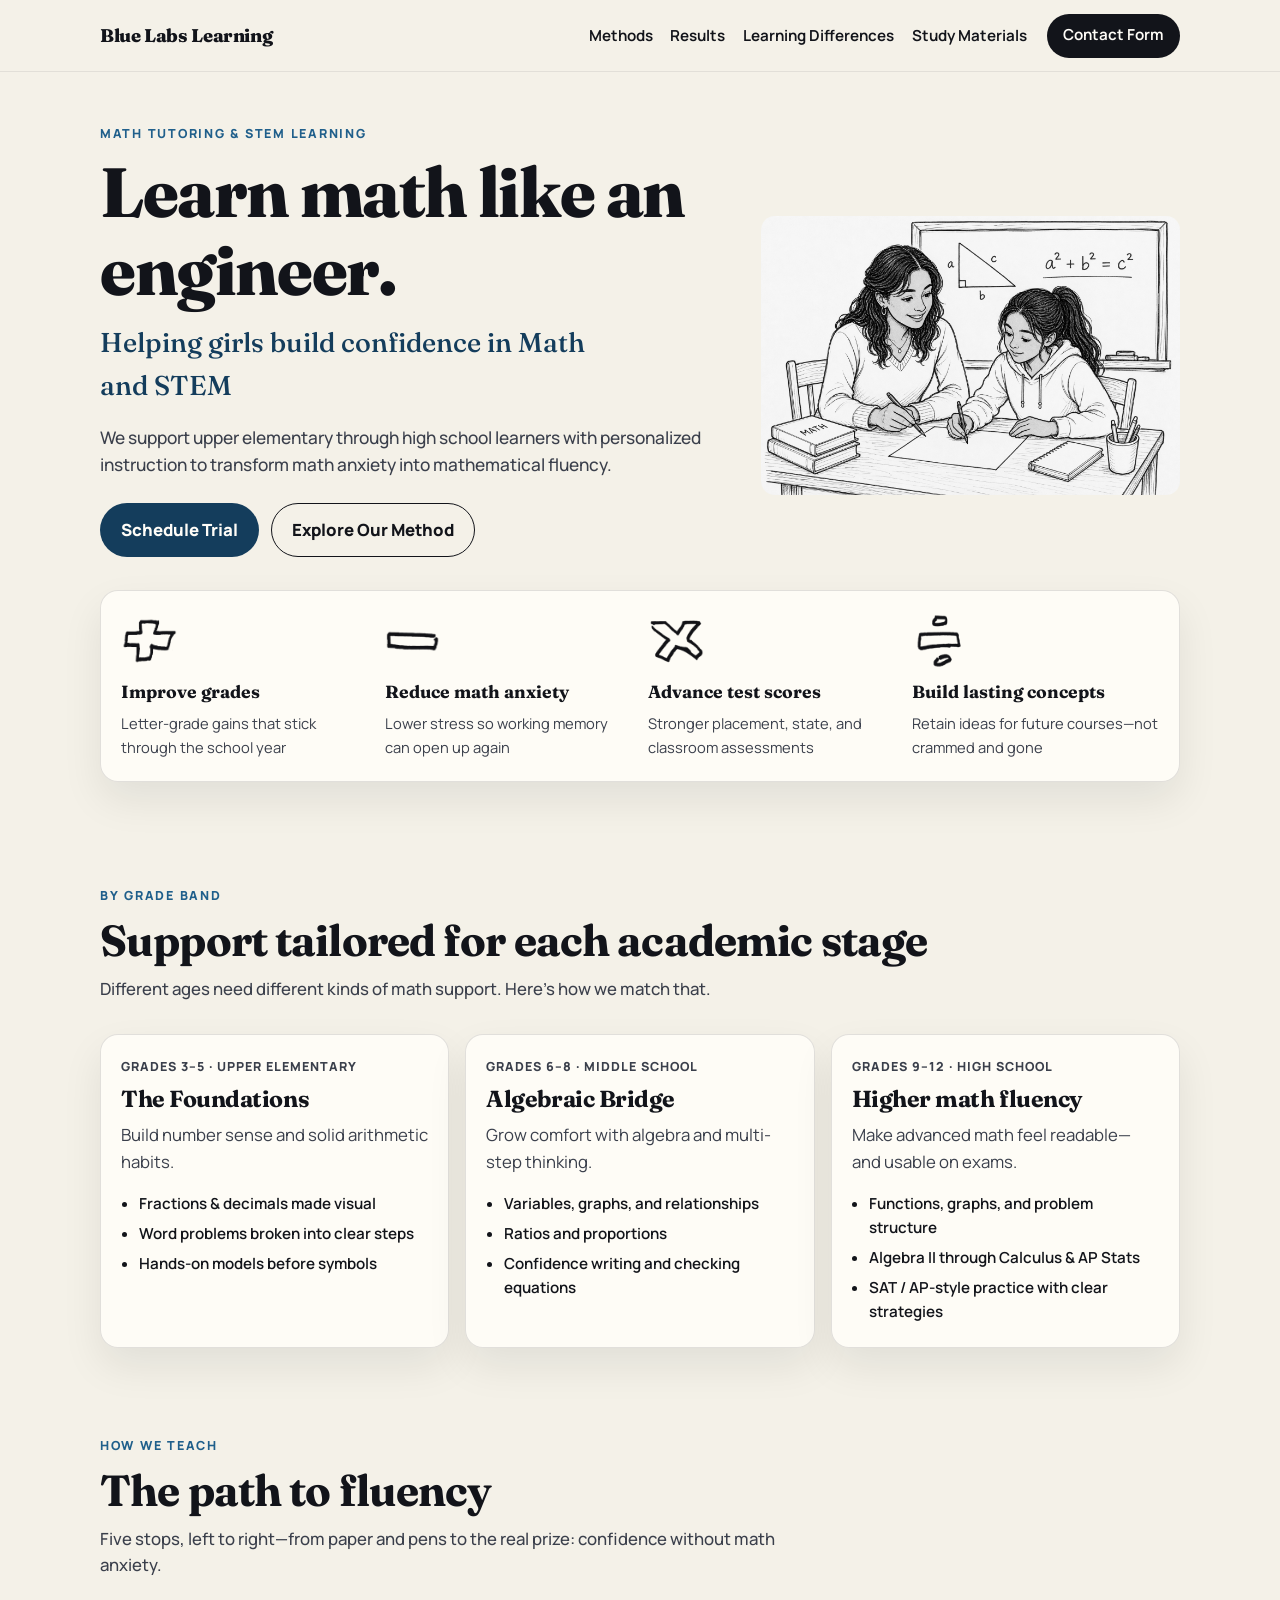
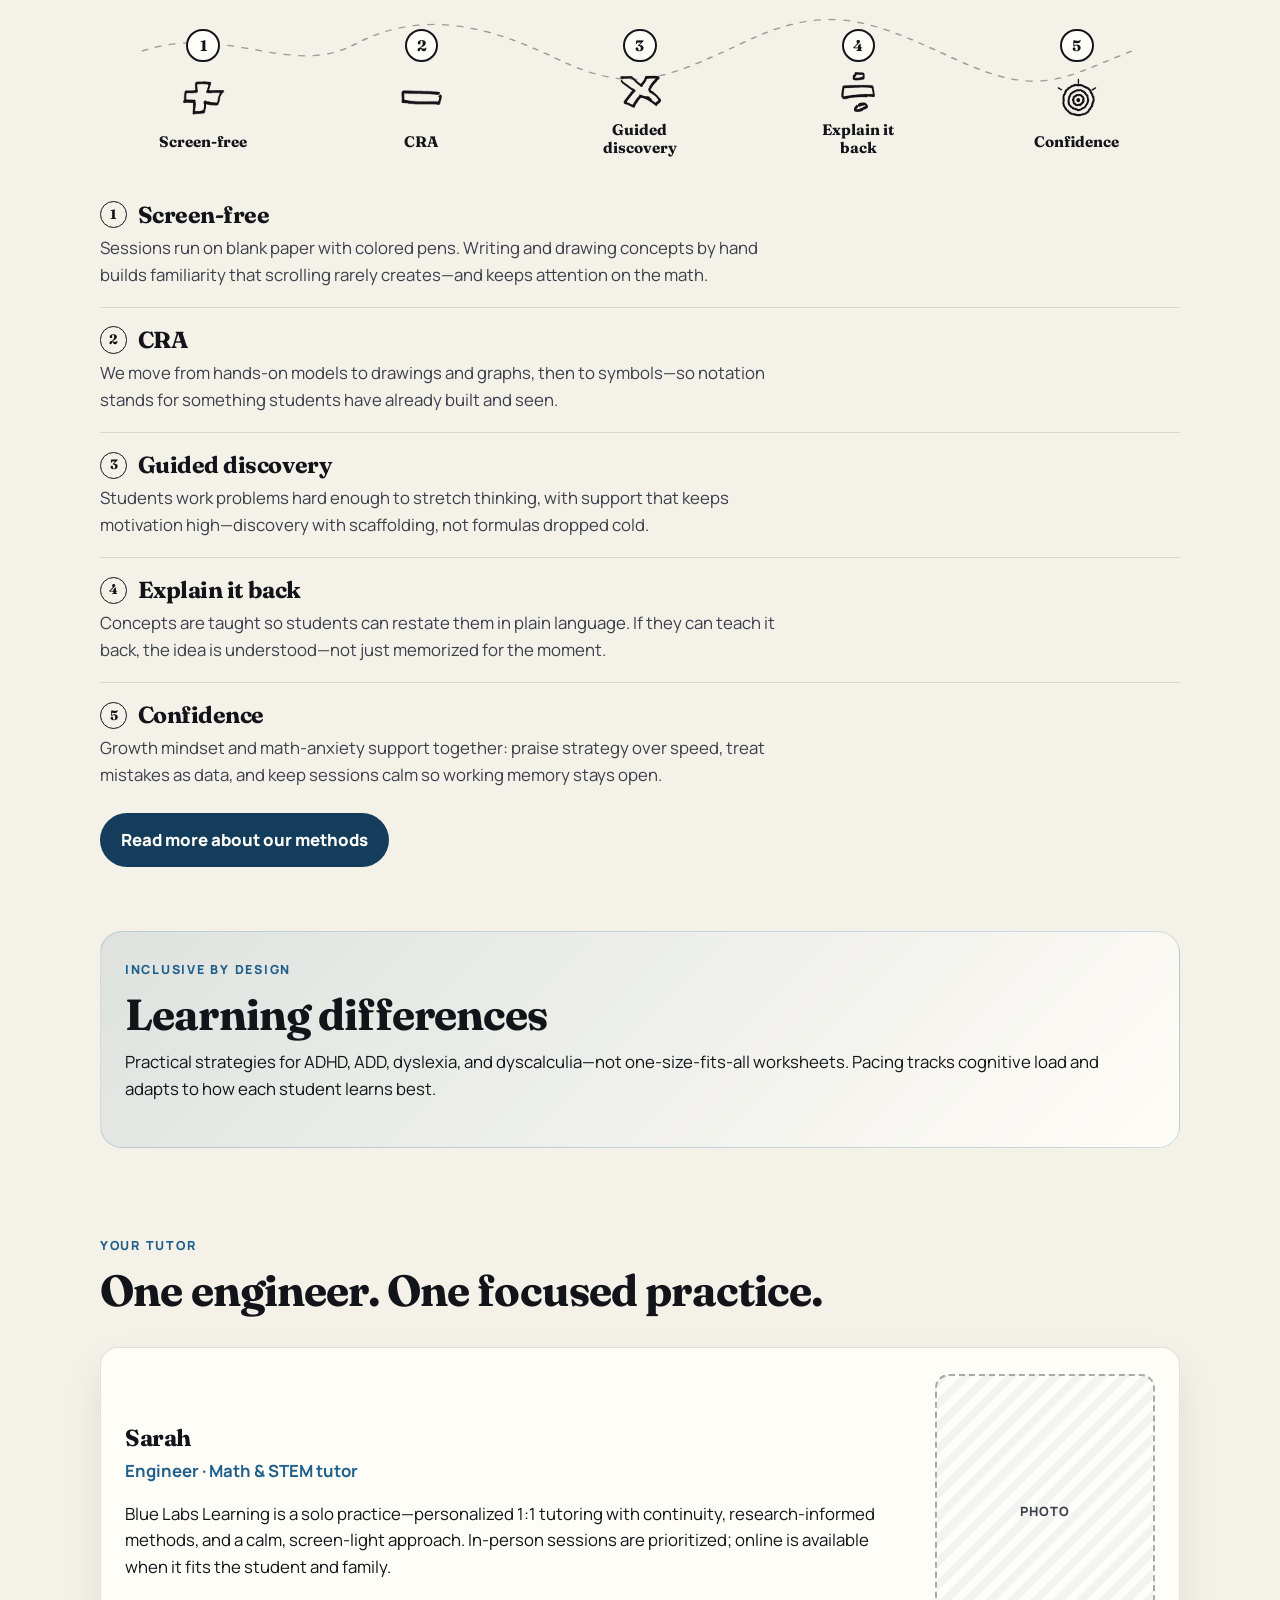
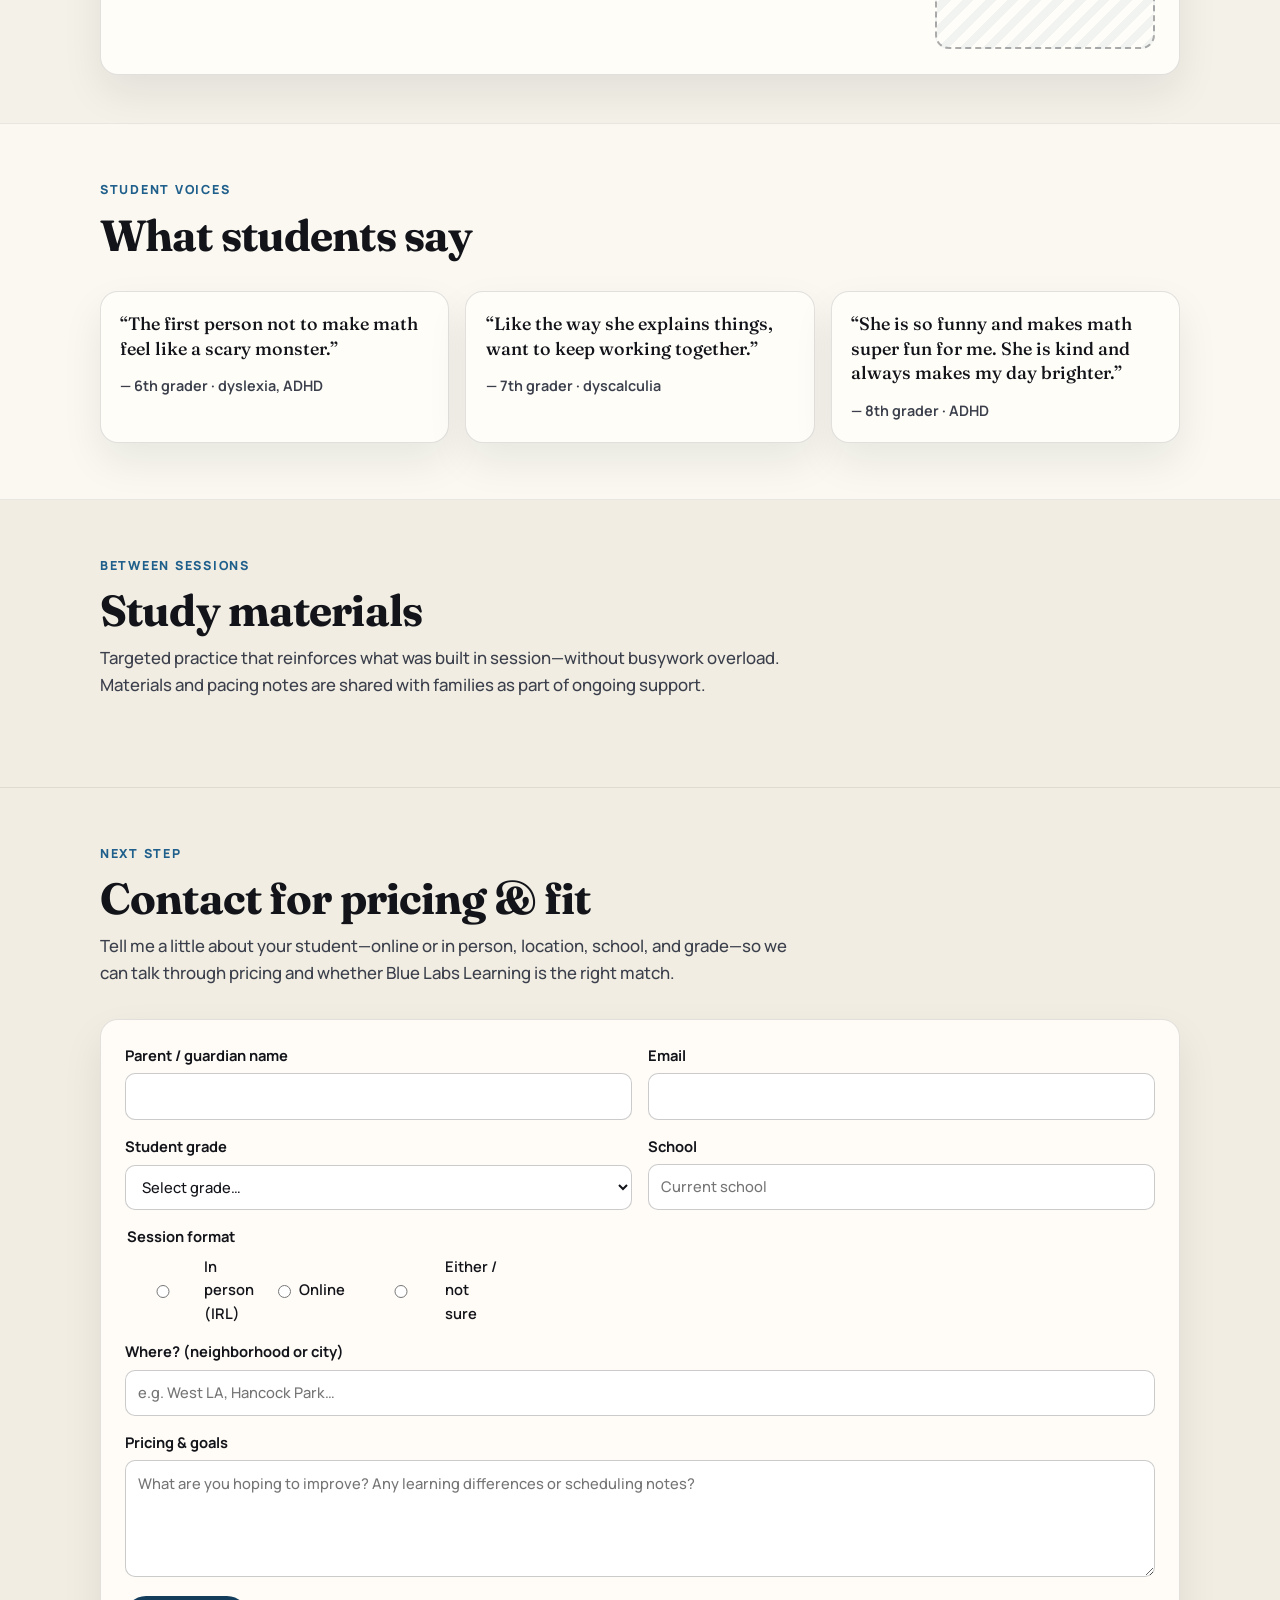
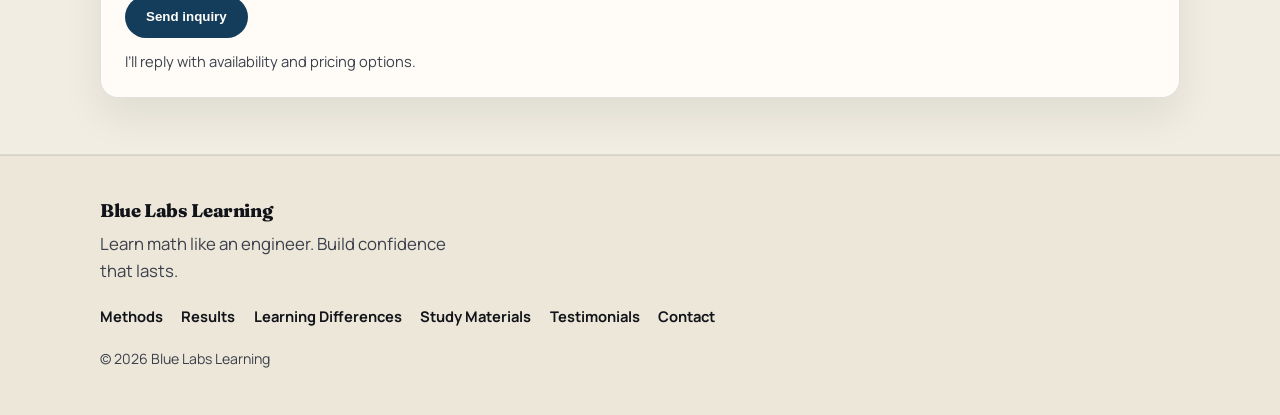
==== index.html @ 144d9875 "Initial Blue Labs Learning site. Static homepage and methods page with path-to-fluency section, read" ====
<!doctype html>
<html lang="en">
  <head>
    <meta charset="UTF-8" />
    <meta name="viewport" content="width=device-width, initial-scale=1.0" />
    <meta
      name="description"
      content="Blue Labs Learning — in-person and online 1:1 math tutoring from an engineer. Helping girls build confidence in math and STEM across Los Angeles."
    />
    <title>Blue Labs Learning | Math &amp; STEM Tutoring</title>
    <link rel="preconnect" href="https://fonts.googleapis.com" />
    <link rel="preconnect" href="https://fonts.gstatic.com" crossorigin />
    <link
      href="https://fonts.googleapis.com/css2?family=Fraunces:opsz,wght@9..144,500;9..144,700;9..144,800&family=Manrope:wght@400;500;600;700;800&display=swap"
      rel="stylesheet"
    />
    <link rel="stylesheet" href="css/styles.css" />
  </head>
  <body>
    <header class="site-header">
      <div class="shell header-inner">
        <a class="logo" href="index.html">Blue Labs Learning</a>
        <button class="nav-toggle" type="button" aria-expanded="false" aria-controls="site-nav">
          Menu
        </button>
        <nav id="site-nav" class="site-nav" aria-label="Primary">
          <ul>
            <li><a href="methods.html">Methods</a></li>
            <li><a href="#results">Results</a></li>
            <li><a href="#learning-differences">Learning Differences</a></li>
            <li><a href="#study-materials">Study Materials</a></li>
          </ul>
          <a class="btn btn-ink btn-compact" href="#contact">Contact Form</a>
        </nav>
      </div>
    </header>

    <main>
      <section class="hero shell">
        <p class="eyebrow">Math tutoring &amp; STEM learning</p>
        <div class="hero-layout">
          <div class="hero-copy">
            <h1>Learn math like an engineer.</h1>
            <p class="hero-sub">Helping girls build confidence in Math and STEM</p>
            <p class="hero-lead">
              We support upper elementary through high school learners with personalized instruction
              to transform math anxiety into mathematical fluency.
            </p>
            <div class="button-row">
              <a class="btn btn-primary" href="#contact">Schedule Trial</a>
              <a class="btn btn-ghost" href="methods.html">Explore Our Method</a>
            </div>
          </div>
          <div class="hero-art" aria-hidden="true">
            <img
              class="hero-emblem"
              src="assets/tutor-student-hero.png"
              alt=""
              width="1376"
              height="768"
            />
          </div>
        </div>
      </section>

      <section id="results" class="validation shell" aria-label="Outcomes">
        <ul class="validation-list">
          <li>
            <img class="hand-icon" src="assets/icon-plus.png" alt="" width="72" height="72" />
            <strong>Improve grades</strong>
            <span>Letter-grade gains that stick through the school year</span>
          </li>
          <li>
            <img class="hand-icon" src="assets/icon-minus.png" alt="" width="72" height="72" />
            <strong>Reduce math anxiety</strong>
            <span>Lower stress so working memory can open up again</span>
          </li>
          <li>
            <img class="hand-icon" src="assets/icon-times.png" alt="" width="72" height="72" />
            <strong>Advance test scores</strong>
            <span>Stronger placement, state, and classroom assessments</span>
          </li>
          <li>
            <img class="hand-icon" src="assets/icon-divide.png" alt="" width="72" height="72" />
            <strong>Build lasting concepts</strong>
            <span>Retain ideas for future courses—not crammed and gone</span>
          </li>
        </ul>
      </section>

        <section class="section shell stages" aria-labelledby="stages-heading">
          <header class="section-head">
            <p class="eyebrow">By grade band</p>
            <h2 id="stages-heading">Support tailored for each academic stage</h2>
            <p class="section-lead">Different ages need different kinds of math support. Here’s how we match that.</p>
          </header>

          <div class="stage-grid">
            <article class="stage-card">
              <p class="stage-meta">Grades 3–5 · Upper Elementary</p>
              <h3>The Foundations</h3>
              <p>Build number sense and solid arithmetic habits.</p>
              <ul>
                <li>Fractions &amp; decimals made visual</li>
                <li>Word problems broken into clear steps</li>
                <li>Hands-on models before symbols</li>
              </ul>
            </article>
            <article class="stage-card">
              <p class="stage-meta">Grades 6–8 · Middle School</p>
              <h3>Algebraic Bridge</h3>
              <p>Grow comfort with algebra and multi-step thinking.</p>
              <ul>
                <li>Variables, graphs, and relationships</li>
                <li>Ratios and proportions</li>
                <li>Confidence writing and checking equations</li>
              </ul>
            </article>
            <article class="stage-card">
              <p class="stage-meta">Grades 9–12 · High School</p>
              <h3>Higher math fluency</h3>
              <p>Make advanced math feel readable—and usable on exams.</p>
              <ul>
                <li>Functions, graphs, and problem structure</li>
                <li>Algebra II through Calculus &amp; AP Stats</li>
                <li>SAT / AP-style practice with clear strategies</li>
              </ul>
            </article>
          </div>
        </section>

        <section id="methods" class="section shell" aria-labelledby="methods-heading">
          <header class="section-head">
            <p class="eyebrow">How we teach</p>
            <h2 id="methods-heading">The path to fluency</h2>
            <p class="section-lead">
              Five stops, left to right—from paper and pens to the real prize: confidence without math
              anxiety.
            </p>
          </header>

          <div class="method-path-wrap">
            <svg class="method-path-trail method-path-trail-h" aria-hidden="true" viewBox="0 0 1000 140" preserveAspectRatio="none">
              <path
                d="M30 70
                   C110 18, 170 122, 230 58
                   S350 16, 420 84
                   S520 128, 600 52
                   S720 14, 800 88
                   S900 120, 970 66"
              />
            </svg>
            <svg class="method-path-trail method-path-trail-v" aria-hidden="true" viewBox="0 0 80 560" preserveAspectRatio="none">
              <path
                d="M40 18
                   C12 70, 68 110, 40 160
                   S68 230, 40 280
                   S12 350, 40 400
                   S68 470, 40 520"
              />
            </svg>
            <ol class="method-path" aria-label="Five method stops">
              <li class="method-path-stop">
                <span class="method-path-num" aria-hidden="true">1</span>
                <img class="method-path-icon" src="assets/icon-plus.png" alt="" width="48" height="48" />
                <span class="method-path-title">Screen-free</span>
              </li>
              <li class="method-path-stop">
                <span class="method-path-num" aria-hidden="true">2</span>
                <img class="method-path-icon" src="assets/icon-minus.png" alt="" width="48" height="48" />
                <span class="method-path-title">CRA</span>
              </li>
              <li class="method-path-stop">
                <span class="method-path-num" aria-hidden="true">3</span>
                <img class="method-path-icon" src="assets/icon-times.png" alt="" width="48" height="48" />
                <span class="method-path-title">Guided discovery</span>
              </li>
              <li class="method-path-stop">
                <span class="method-path-num" aria-hidden="true">4</span>
                <img class="method-path-icon" src="assets/icon-divide.png" alt="" width="48" height="48" />
                <span class="method-path-title">Explain it back</span>
              </li>
              <li class="method-path-stop">
                <span class="method-path-num" aria-hidden="true">5</span>
                <img class="method-path-icon" src="assets/icon-master.png" alt="" width="48" height="48" />
                <span class="method-path-title">Confidence</span>
              </li>
            </ol>
          </div>

          <ol class="method-detail-list">
            <li>
              <h3><span class="method-detail-num">1</span> Screen-free</h3>
              <p>
                Sessions run on blank paper with colored pens. Writing and drawing concepts by hand
                builds familiarity that scrolling rarely creates—and keeps attention on the math.
              </p>
            </li>
            <li>
              <h3><span class="method-detail-num">2</span> CRA</h3>
              <p>
                We move from hands-on models to drawings and graphs, then to symbols—so notation
                stands for something students have already built and seen.
              </p>
            </li>
            <li>
              <h3><span class="method-detail-num">3</span> Guided discovery</h3>
              <p>
                Students work problems hard enough to stretch thinking, with support that keeps
                motivation high—discovery with scaffolding, not formulas dropped cold.
              </p>
            </li>
            <li>
              <h3><span class="method-detail-num">4</span> Explain it back</h3>
              <p>
                Concepts are taught so students can restate them in plain language. If they can teach
                it back, the idea is understood—not just memorized for the moment.
              </p>
            </li>
            <li>
              <h3><span class="method-detail-num">5</span> Confidence</h3>
              <p>
                Growth mindset and math-anxiety support together: praise strategy over speed, treat
                mistakes as data, and keep sessions calm so working memory stays open.
              </p>
            </li>
          </ol>

          <div class="button-row">
            <a class="btn btn-primary" href="methods.html">Read more about our methods</a>
          </div>
        </section>

        <section id="learning-differences" class="section shell band" aria-labelledby="ld-heading">
          <div class="band-grid band-grid-copy">
            <div>
              <p class="eyebrow">Inclusive by design</p>
              <h2 id="ld-heading">Learning differences</h2>
              <p>
                Practical strategies for ADHD, ADD, dyslexia, and dyscalculia—not one-size-fits-all
                worksheets. Pacing tracks cognitive load and adapts to how each student learns best.
              </p>
            </div>
          </div>
        </section>

        <section class="section shell tutor" aria-labelledby="tutor-heading">
          <header class="section-head">
            <p class="eyebrow">Your tutor</p>
            <h2 id="tutor-heading">One engineer. One focused practice.</h2>
          </header>
          <div class="tutor-panel">
            <div class="tutor-copy">
              <h3>Sarah</h3>
              <p class="tutor-role">Engineer · Math &amp; STEM tutor</p>
              <p>
                Blue Labs Learning is a solo practice—personalized 1:1 tutoring with continuity,
                research-informed methods, and a calm, screen-light approach. In-person sessions are
                prioritized; online is available when it fits the student and family.
              </p>
            </div>
            <div class="photo-placeholder" role="img" aria-label="Tutor photo placeholder">
              <span>Photo</span>
            </div>
          </div>
        </section>

        <section
          id="testimonials"
          class="section full-band testimonials-band"
          aria-labelledby="testimonials-heading"
        >
          <div class="shell">
            <header class="section-head">
              <p class="eyebrow">Student voices</p>
              <h2 id="testimonials-heading">What students say</h2>
            </header>
            <div class="quote-grid">
              <blockquote class="quote-card">
                <p>“The first person not to make math feel like a scary monster.”</p>
                <footer>— 6th grader · dyslexia, ADHD</footer>
              </blockquote>
              <blockquote class="quote-card">
                <p>“Like the way she explains things, want to keep working together.”</p>
                <footer>— 7th grader · dyscalculia</footer>
              </blockquote>
              <blockquote class="quote-card">
                <p>
                  “She is so funny and makes math super fun for me. She is kind and always makes my day
                  brighter.”
                </p>
                <footer>— 8th grader · ADHD</footer>
              </blockquote>
            </div>
          </div>
        </section>

        <section
          id="study-materials"
          class="section full-band materials-band"
          aria-labelledby="materials-heading"
        >
          <div class="shell">
            <header class="section-head">
              <p class="eyebrow">Between sessions</p>
              <h2 id="materials-heading">Study materials</h2>
              <p class="section-lead">
                Targeted practice that reinforces what was built in session—without busywork overload.
                Materials and pacing notes are shared with families as part of ongoing support.
              </p>
            </header>
          </div>
        </section>

        <section id="contact" class="section full-band contact-band" aria-labelledby="contact-heading">
          <div class="shell">
            <header class="section-head">
              <p class="eyebrow">Next step</p>
              <h2 id="contact-heading">Contact for pricing &amp; fit</h2>
              <p class="section-lead">
                Tell me a little about your student—online or in person, location, school, and grade—so
                we can talk through pricing and whether Blue Labs Learning is the right match.
              </p>
            </header>

            <form class="contact-form" action="#" method="post">
              <div class="form-grid">
                <label>
                  Parent / guardian name
                  <input type="text" name="name" autocomplete="name" required />
                </label>
                <label>
                  Email
                  <input type="email" name="email" autocomplete="email" required />
                </label>
                <label>
                  Student grade
                  <select name="grade" required>
                    <option value="">Select grade…</option>
                    <option>3</option>
                    <option>4</option>
                    <option>5</option>
                    <option>6</option>
                    <option>7</option>
                    <option>8</option>
                    <option>9</option>
                    <option>10</option>
                    <option>11</option>
                    <option>12</option>
                  </select>
                </label>
                <label>
                  School
                  <input type="text" name="school" placeholder="Current school" />
                </label>
                <fieldset class="span-2">
                  <legend>Session format</legend>
                  <div class="choice-row">
                    <label class="choice"
                      ><input type="radio" name="format" value="irl" required /> In person (IRL)</label
                    >
                    <label class="choice"
                      ><input type="radio" name="format" value="online" /> Online</label
                    >
                    <label class="choice"
                      ><input type="radio" name="format" value="either" /> Either / not sure</label
                    >
                  </div>
                </fieldset>
                <label class="span-2">
                  Where? (neighborhood or city)
                  <input type="text" name="where" placeholder="e.g. West LA, Hancock Park…" />
                </label>
                <label class="span-2">
                  Pricing &amp; goals
                  <textarea
                    name="message"
                    rows="4"
                    placeholder="What are you hoping to improve? Any learning differences or scheduling notes?"
                  ></textarea>
                </label>
              </div>
              <button class="btn btn-primary" type="submit">Send inquiry</button>
              <p class="form-note">I’ll reply with availability and pricing options.</p>
            </form>
          </div>
        </section>
    </main>

    <footer class="site-footer">
      <div class="shell footer-inner">
        <div>
          <p class="logo footer-logo">Blue Labs Learning</p>
          <p class="footer-tag">Learn math like an engineer. Build confidence that lasts.</p>
        </div>
        <nav aria-label="Footer">
          <a href="methods.html">Methods</a>
          <a href="#results">Results</a>
          <a href="#learning-differences">Learning Differences</a>
          <a href="#study-materials">Study Materials</a>
          <a href="#testimonials">Testimonials</a>
          <a href="#contact">Contact</a>
        </nav>
        <p class="copyright">© <span data-year></span> Blue Labs Learning</p>
      </div>
    </footer>

    <script src="js/script.js"></script>
  </body>
</html>
---- css/styles.css ----
:root {
  --ink: #12141a;
  --ink-soft: #3a3f4b;
  --paper: #f4f1e8;
  --paper-deep: #ebe6d8;
  --blueprint: #1f5f8b;
  --blueprint-deep: #143d5c;
  --white: #fffdf8;
  --shadow: 0 18px 40px rgba(18, 20, 26, 0.08);
  --radius: 18px;
  --shell: min(1080px, calc(100% - 2.5rem));
  --font-display: "Fraunces", Georgia, serif;
  --font-body: "Manrope", system-ui, sans-serif;
}

*,
*::before,
*::after {
  box-sizing: border-box;
}

html {
  scroll-behavior: smooth;
}

body {
  margin: 0;
  color: var(--ink);
  font-family: var(--font-body);
  font-size: 1.05rem;
  line-height: 1.6;
  background: var(--paper);
  min-height: 100vh;
}

.shell {
  width: var(--shell);
  margin-inline: auto;
}

a {
  color: inherit;
}

img {
  max-width: 100%;
  height: auto;
  display: block;
}

h1,
h2,
h3 {
  font-family: var(--font-display);
  line-height: 1.12;
  letter-spacing: -0.02em;
  margin: 0 0 0.65rem;
  font-weight: 700;
}

h1 {
  font-size: clamp(2.4rem, 6vw, 4.35rem);
  font-weight: 800;
}

h2 {
  font-size: clamp(1.85rem, 3.4vw, 2.75rem);
}

h3 {
  font-size: clamp(1.2rem, 2vw, 1.45rem);
}

p {
  margin: 0 0 1rem;
}

.eyebrow {
  margin: 0 0 0.65rem;
  font-size: 0.78rem;
  font-weight: 800;
  letter-spacing: 0.14em;
  text-transform: uppercase;
  color: var(--blueprint);
}

.section-lead,
.hero-lead {
  max-width: 65ch;
  color: var(--ink-soft);
  font-weight: 500;
}

.section {
  padding: 4.5rem 0 1rem;
}

.section-head {
  margin-bottom: 2rem;
}

/* Header */
.site-header {
  position: sticky;
  top: 0;
  z-index: 20;
  backdrop-filter: blur(10px);
  background: rgba(244, 241, 232, 0.9);
  border-bottom: 1px solid rgba(18, 20, 26, 0.08);
}

.header-inner {
  display: flex;
  align-items: center;
  justify-content: space-between;
  gap: 1rem;
  padding: 0.85rem 0;
}

.logo {
  font-family: var(--font-display);
  font-weight: 800;
  font-size: 1.15rem;
  text-decoration: none;
  letter-spacing: -0.02em;
}

.nav-toggle {
  display: none;
  border: 1.5px solid var(--ink);
  background: var(--white);
  border-radius: 999px;
  padding: 0.4rem 0.85rem;
  font: inherit;
  font-weight: 700;
  cursor: pointer;
}

.site-nav {
  display: flex;
  align-items: center;
  gap: 1.25rem;
}

.site-nav ul {
  display: flex;
  gap: 1.1rem;
  list-style: none;
  margin: 0;
  padding: 0;
}

.site-nav a {
  text-decoration: none;
  font-weight: 650;
  font-size: 0.95rem;
}

.site-nav a:hover {
  color: var(--blueprint);
}

/* Buttons */
.btn {
  display: inline-flex;
  align-items: center;
  justify-content: center;
  gap: 0.35rem;
  border-radius: 999px;
  padding: 0.78rem 1.25rem;
  font-weight: 800;
  text-decoration: none;
  border: 1.5px solid transparent;
  cursor: pointer;
  transition: transform 160ms ease, background 160ms ease, color 160ms ease;
}

.btn:hover {
  transform: translateY(-2px);
}

.btn-primary {
  background: var(--blueprint-deep);
  color: var(--white);
}

.btn-ghost {
  background: transparent;
  border-color: var(--ink);
  color: var(--ink);
}

.btn-ink {
  background: var(--ink);
  color: var(--white);
}

.btn-compact {
  padding: 0.55rem 0.95rem;
  font-size: 0.88rem;
}

.button-row {
  display: flex;
  flex-wrap: wrap;
  gap: 0.75rem;
  margin-top: 1.5rem;
}

/* Hero */
.hero {
  padding: 3.25rem 0 1.75rem;
  background: var(--paper);
}

.hero-layout {
  display: grid;
  grid-template-columns: minmax(0, 1.2fr) minmax(0, 0.8fr);
  gap: 2rem;
  align-items: center;
}

.hero-sub {
  font-family: var(--font-display);
  font-size: clamp(1.2rem, 2.4vw, 1.7rem);
  font-weight: 500;
  color: var(--blueprint-deep);
  margin: 0.35rem 0 1rem;
  max-width: 28ch;
}

.hero-lead {
  font-size: 1.08rem;
}

.hero-art {
  display: grid;
  place-items: center;
}

.hero-emblem {
  width: min(100%, 480px);
  height: auto;
  border-radius: 14px;
  filter: grayscale(1);
}

/* Validation */
.validation {
  padding: 0.35rem 0 2rem;
}

.validation-list {
  list-style: none;
  margin: 0;
  padding: 1.35rem 1.25rem;
  display: grid;
  grid-template-columns: repeat(4, 1fr);
  gap: 1rem;
  background: rgba(255, 253, 248, 0.88);
  border: 1px solid rgba(18, 20, 26, 0.12);
  border-radius: var(--radius);
  box-shadow: var(--shadow);
}

.validation-list li {
  display: grid;
  gap: 0.4rem;
  align-content: start;
  justify-items: start;
}

.validation-list strong {
  font-family: var(--font-display);
  font-size: 1.1rem;
  font-weight: 700;
}

.validation-list span {
  color: var(--ink-soft);
  font-size: 0.92rem;
}

.hand-icon {
  width: 3.5rem;
  height: 3.5rem;
  object-fit: contain;
  object-position: center;
  margin-bottom: 0.15rem;
  display: block;
}

/* Stages */
.stage-grid {
  display: grid;
  grid-template-columns: repeat(3, 1fr);
  gap: 1rem;
}

.stage-card {
  background: rgba(255, 253, 248, 0.9);
  border: 1px solid rgba(18, 20, 26, 0.12);
  border-radius: var(--radius);
  padding: 1.35rem 1.25rem 1.4rem;
  box-shadow: var(--shadow);
}

.stage-meta {
  margin: 0 0 0.55rem;
  font-size: 0.78rem;
  font-weight: 800;
  letter-spacing: 0.08em;
  text-transform: uppercase;
  color: var(--blueprint);
}

.stage-card p {
  color: var(--ink-soft);
}

.stage-card ul {
  margin: 0.85rem 0 0;
  padding-left: 1.1rem;
  color: var(--ink);
  font-weight: 600;
  font-size: 0.95rem;
}

.stage-card li + li {
  margin-top: 0.35rem;
}

/* Homepage method path */
.method-path-wrap {
  position: relative;
  margin: 0 0 2.25rem;
}

.method-path {
  list-style: none;
  margin: 0;
  padding: 1.1rem 0 0.5rem;
  display: grid;
  grid-template-columns: repeat(5, 1fr);
  gap: 0.75rem;
  position: relative;
  z-index: 1;
}

.method-path-trail {
  position: absolute;
  pointer-events: none;
  z-index: 0;
  overflow: visible;
}

.method-path-trail path {
  fill: none;
  stroke: rgba(18, 20, 26, 0.38);
  stroke-width: 2.4;
  stroke-dasharray: 5 9;
  stroke-linecap: round;
  stroke-linejoin: round;
}

.method-path-trail-h {
  display: block;
  left: 1%;
  width: 98%;
  top: 0.2rem;
  height: 4.6rem;
}

.method-path-trail-v {
  display: none;
}

.method-path-stop {
  position: relative;
  z-index: 1;
  display: grid;
  justify-items: center;
  gap: 0.45rem;
  text-align: center;
}

.method-path-num {
  width: 2.1rem;
  height: 2.1rem;
  border-radius: 50%;
  display: grid;
  place-items: center;
  background: var(--white);
  border: 2px solid var(--ink);
  font-family: var(--font-display);
  font-weight: 700;
  font-size: 0.95rem;
  line-height: 1;
}

.method-path-icon {
  width: 2.75rem;
  height: 2.75rem;
  object-fit: contain;
}

.method-path-title {
  font-family: var(--font-display);
  font-size: 0.95rem;
  font-weight: 700;
  line-height: 1.2;
  max-width: 9ch;
}

.method-detail-list {
  list-style: none;
  margin: 0 0 1.5rem;
  padding: 0;
  display: grid;
  gap: 1.15rem;
}

.method-detail-list li {
  padding: 0 0 1.15rem;
  border-bottom: 1px solid rgba(18, 20, 26, 0.12);
}

.method-detail-list li:last-child {
  border-bottom: 0;
  padding-bottom: 0;
}

.method-detail-list h3 {
  display: flex;
  align-items: center;
  gap: 0.65rem;
  margin-bottom: 0.4rem;
}

.method-detail-num {
  flex: 0 0 auto;
  width: 1.7rem;
  height: 1.7rem;
  border-radius: 50%;
  display: grid;
  place-items: center;
  border: 1.5px solid var(--ink);
  font-size: 0.85rem;
  font-weight: 700;
  line-height: 1;
}

.method-detail-list p {
  margin: 0;
  color: var(--ink-soft);
  max-width: 68ch;
}

/* Methods page accordion */
.method-groups {
  display: grid;
  gap: 0.75rem;
}

.method-group {
  border: 1px solid rgba(18, 20, 26, 0.12);
  border-radius: var(--radius);
  background: rgba(255, 253, 248, 0.72);
  overflow: hidden;
}

.method-group-summary {
  list-style: none;
  cursor: pointer;
  display: grid;
  grid-template-columns: auto 1fr auto;
  gap: 0.85rem 1rem;
  align-items: center;
  padding: 1.05rem 1.15rem;
}

.method-group-summary::-webkit-details-marker {
  display: none;
}

.method-group-index {
  font-size: 0.78rem;
  font-weight: 800;
  letter-spacing: 0.14em;
  text-transform: uppercase;
  color: var(--blueprint);
}

.method-group-copy {
  display: grid;
  gap: 0.2rem;
  min-width: 0;
}

.method-group-title {
  font-family: var(--font-display);
  font-size: clamp(1.2rem, 2.2vw, 1.55rem);
  font-weight: 700;
  line-height: 1.2;
}

.method-group-blurb {
  color: var(--ink-soft);
  font-size: 0.95rem;
  font-weight: 500;
  line-height: 1.4;
}

.method-group-chevron {
  width: 0.65rem;
  height: 0.65rem;
  border-right: 2px solid var(--ink);
  border-bottom: 2px solid var(--ink);
  transform: rotate(45deg);
  transition: transform 160ms ease;
  margin-right: 0.35rem;
}

.method-group[open] .method-group-chevron {
  transform: rotate(-135deg);
  margin-top: 0.35rem;
}

.method-group[open] .method-group-summary {
  border-bottom: 1px solid rgba(18, 20, 26, 0.08);
}

.pillar-row {
  display: flex;
  gap: 1rem;
  padding: 1.1rem 1.15rem 1.25rem;
  overflow-x: auto;
  scroll-snap-type: x mandatory;
  -webkit-overflow-scrolling: touch;
}

.pillar-row .pillar {
  flex: 0 0 min(300px, 78vw);
  scroll-snap-align: start;
  background: var(--white);
}

/* Pillars */
.pillar-grid {
  display: grid;
  grid-template-columns: repeat(2, 1fr);
  gap: 1rem;
}

.pillar {
  padding: 1.35rem 1.3rem;
  border-radius: var(--radius);
  background: rgba(255, 253, 248, 0.86);
  border: 1px solid rgba(18, 20, 26, 0.1);
}

.pillar p:last-child {
  margin-bottom: 0;
}

.pillar-note {
  font-size: 0.88rem;
  color: var(--ink-soft);
  font-style: italic;
  line-height: 1.45;
}

.pillar-note a {
  color: var(--blueprint);
  font-style: normal;
  font-weight: 700;
  text-underline-offset: 2px;
}

.pillar-note a:hover {
  color: var(--blueprint-deep);
}

/* Full-width latter sections */
.full-band {
  width: 100%;
  max-width: none;
  padding: 3.5rem 0;
  margin-top: 2rem;
  background: rgba(255, 253, 248, 0.55);
  border-top: 1px solid rgba(18, 20, 26, 0.08);
  border-bottom: 1px solid rgba(18, 20, 26, 0.08);
}

.full-band + .full-band {
  margin-top: 0;
  border-top: 0;
}

.materials-band,
.contact-band {
  background: rgba(235, 230, 216, 0.42);
}

.testimonials-band {
  background: rgba(255, 253, 248, 0.58);
}


/* LD callout — original two-column band */
.band {
  padding-top: 3rem;
}

.band-grid {
  display: grid;
  grid-template-columns: 1.35fr 0.65fr;
  gap: 1.5rem;
  align-items: center;
  padding: 1.75rem 1.5rem;
  border-radius: calc(var(--radius) + 4px);
  background: linear-gradient(135deg, rgba(31, 95, 139, 0.1), rgba(255, 253, 248, 0.92));
  border: 1px solid rgba(31, 95, 139, 0.2);
  max-width: none;
  width: 100%;
}

.band-grid-copy {
  grid-template-columns: 1fr;
}

.band-grid .photo-placeholder {
  max-width: 220px;
  margin-inline: auto;
  width: 100%;
}

/* Tutor — copy left, photo right */
.tutor-panel {
  display: grid;
  grid-template-columns: 1fr 220px;
  gap: 1.5rem;
  align-items: center;
  padding: 1.6rem 1.5rem;
  border-radius: var(--radius);
  background: var(--white);
  border: 1px solid rgba(18, 20, 26, 0.12);
  box-shadow: var(--shadow);
  max-width: none;
  width: 100%;
}

.photo-placeholder {
  aspect-ratio: 4 / 5;
  width: 100%;
  border-radius: 14px;
  border: 2px dashed rgba(18, 20, 26, 0.35);
  background: repeating-linear-gradient(
    -45deg,
    rgba(31, 95, 139, 0.06),
    rgba(31, 95, 139, 0.06) 8px,
    rgba(255, 253, 248, 0.9) 8px,
    rgba(255, 253, 248, 0.9) 16px
  );
  display: grid;
  place-items: center;
  color: var(--ink-soft);
  font-weight: 800;
  letter-spacing: 0.08em;
  text-transform: uppercase;
  font-size: 0.8rem;
}

.tutor-role {
  margin-top: -0.25rem;
  font-weight: 700;
  color: var(--blueprint);
}

/* Testimonials */
.quote-grid {
  display: grid;
  grid-template-columns: repeat(3, 1fr);
  gap: 1rem;
  width: 100%;
}

.quote-card {
  margin: 0;
  padding: 1.25rem 1.2rem;
  border-radius: var(--radius);
  background: var(--white);
  border: 1px solid rgba(18, 20, 26, 0.12);
  box-shadow: var(--shadow);
}

.quote-card p {
  font-family: var(--font-display);
  font-size: 1.12rem;
  font-weight: 500;
  line-height: 1.35;
  margin: 0 0 0.85rem;
}

.quote-card footer {
  color: var(--ink-soft);
  font-size: 0.9rem;
  font-weight: 650;
}

/* Contact — full shell width after study materials */
.contact-form {
  width: 100%;
  max-width: none;
  padding: 1.5rem;
  border-radius: var(--radius);
  background: rgba(255, 253, 248, 0.95);
  border: 1px solid rgba(18, 20, 26, 0.12);
  box-shadow: var(--shadow);
}

.form-grid {
  display: grid;
  grid-template-columns: 1fr 1fr;
  gap: 0.95rem 1rem;
  margin-bottom: 1.15rem;
}

.form-grid label,
.form-grid fieldset {
  display: grid;
  gap: 0.35rem;
  font-weight: 700;
  font-size: 0.92rem;
}

.span-2 {
  grid-column: 1 / -1;
}

.form-grid input,
.form-grid select,
.form-grid textarea {
  width: 100%;
  border: 1.5px solid rgba(18, 20, 26, 0.22);
  border-radius: 10px;
  padding: 0.65rem 0.75rem;
  font: inherit;
  font-weight: 500;
  background: #fff;
  color: var(--ink);
}

.form-grid fieldset {
  border: 0;
  margin: 0;
  padding: 0;
}

.form-grid legend {
  font-weight: 700;
  margin-bottom: 0.35rem;
}

.choice-row {
  display: flex;
  flex-wrap: wrap;
  gap: 0.65rem 1rem;
}

.choice {
  display: inline-flex !important;
  align-items: center;
  gap: 0.4rem;
  font-weight: 600 !important;
  grid-template-columns: none !important;
}

.form-note {
  margin: 0.75rem 0 0;
  color: var(--ink-soft);
  font-size: 0.92rem;
}

/* Footer */
.site-footer {
  padding: 2.5rem 0 2.75rem;
  border-top: 1px solid rgba(18, 20, 26, 0.1);
  background: rgba(235, 230, 216, 0.85);
}

.footer-inner {
  display: grid;
  gap: 1.25rem;
}

.footer-logo {
  margin: 0 0 0.35rem;
}

.footer-tag {
  margin: 0;
  color: var(--ink-soft);
  max-width: 36ch;
}

.site-footer nav {
  display: flex;
  flex-wrap: wrap;
  gap: 0.75rem 1.15rem;
}

.site-footer nav a {
  text-decoration: none;
  font-weight: 700;
  font-size: 0.92rem;
}

.copyright {
  margin: 0;
  font-size: 0.88rem;
  color: var(--ink-soft);
}

@media (max-width: 900px) {
  .nav-toggle {
    display: inline-flex;
  }

  .site-nav {
    display: none;
    position: absolute;
    left: 1.25rem;
    right: 1.25rem;
    top: calc(100% + 0.35rem);
    flex-direction: column;
    align-items: stretch;
    gap: 0.85rem;
    padding: 1rem;
    background: var(--white);
    border: 1px solid rgba(18, 20, 26, 0.12);
    border-radius: 14px;
    box-shadow: var(--shadow);
  }

  .site-nav.open {
    display: flex;
  }

  .site-nav ul {
    flex-direction: column;
    gap: 0.65rem;
  }

  .validation-list {
    grid-template-columns: 1fr 1fr;
  }

  .method-path {
    grid-template-columns: 1fr;
    gap: 1.1rem;
    padding: 0.35rem 0 0.35rem 0.35rem;
  }

  .method-path-trail-h {
    display: none;
  }

  .method-path-trail-v {
    display: block;
    left: 0.15rem;
    top: 0.5rem;
    bottom: 0.5rem;
    width: 2.6rem;
    height: auto;
  }

  .method-path-stop {
    grid-template-columns: 2.1rem 2.75rem 1fr;
    justify-items: start;
    align-items: center;
    text-align: left;
    gap: 0.75rem;
  }

  .method-path-title {
    max-width: none;
  }

  .hero-layout,
  .stage-grid,
  .pillar-grid,
  .quote-grid,
  .form-grid,
  .band-grid,
  .tutor-panel {
    grid-template-columns: 1fr;
  }

  .band-grid .photo-placeholder,
  .tutor-panel .photo-placeholder {
    max-width: 220px;
    justify-self: start;
  }
}

@media (prefers-reduced-motion: reduce) {
  html {
    scroll-behavior: auto;
  }

  .btn:hover {
    transform: none;
  }
}
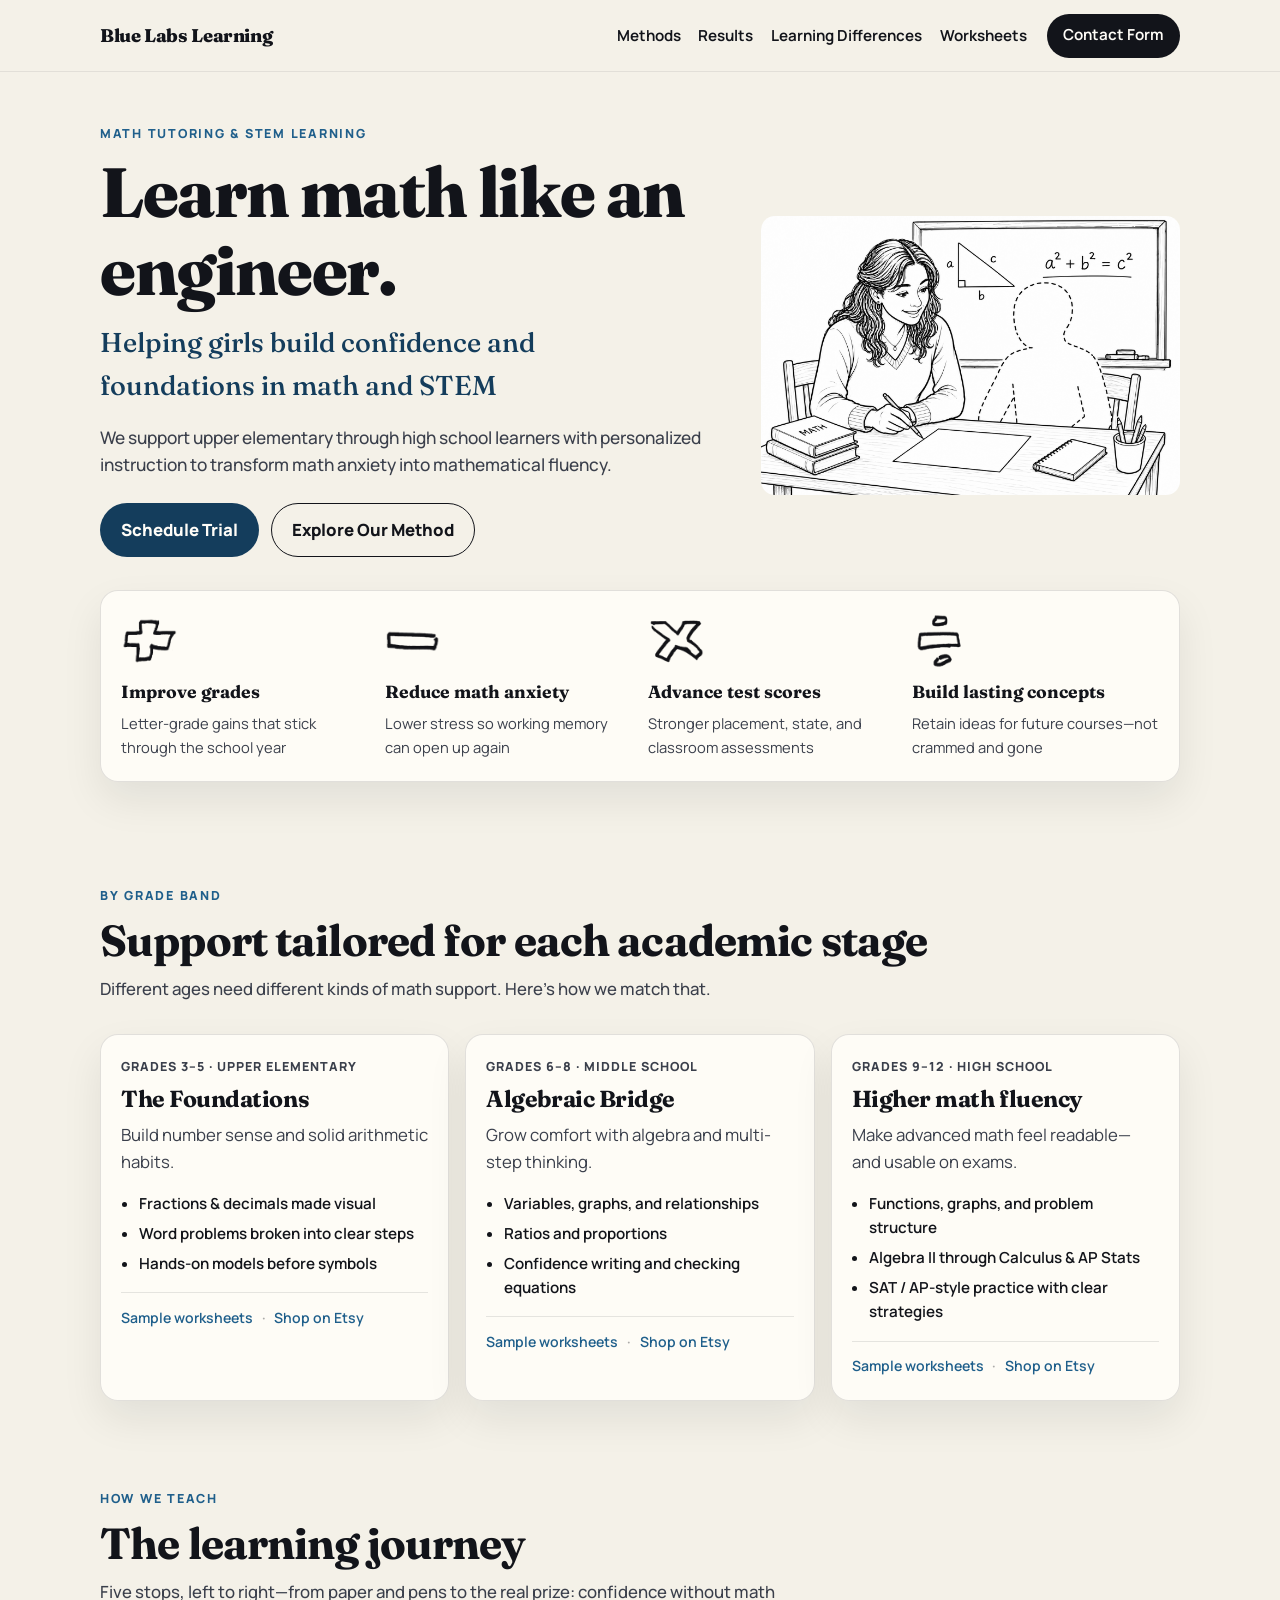
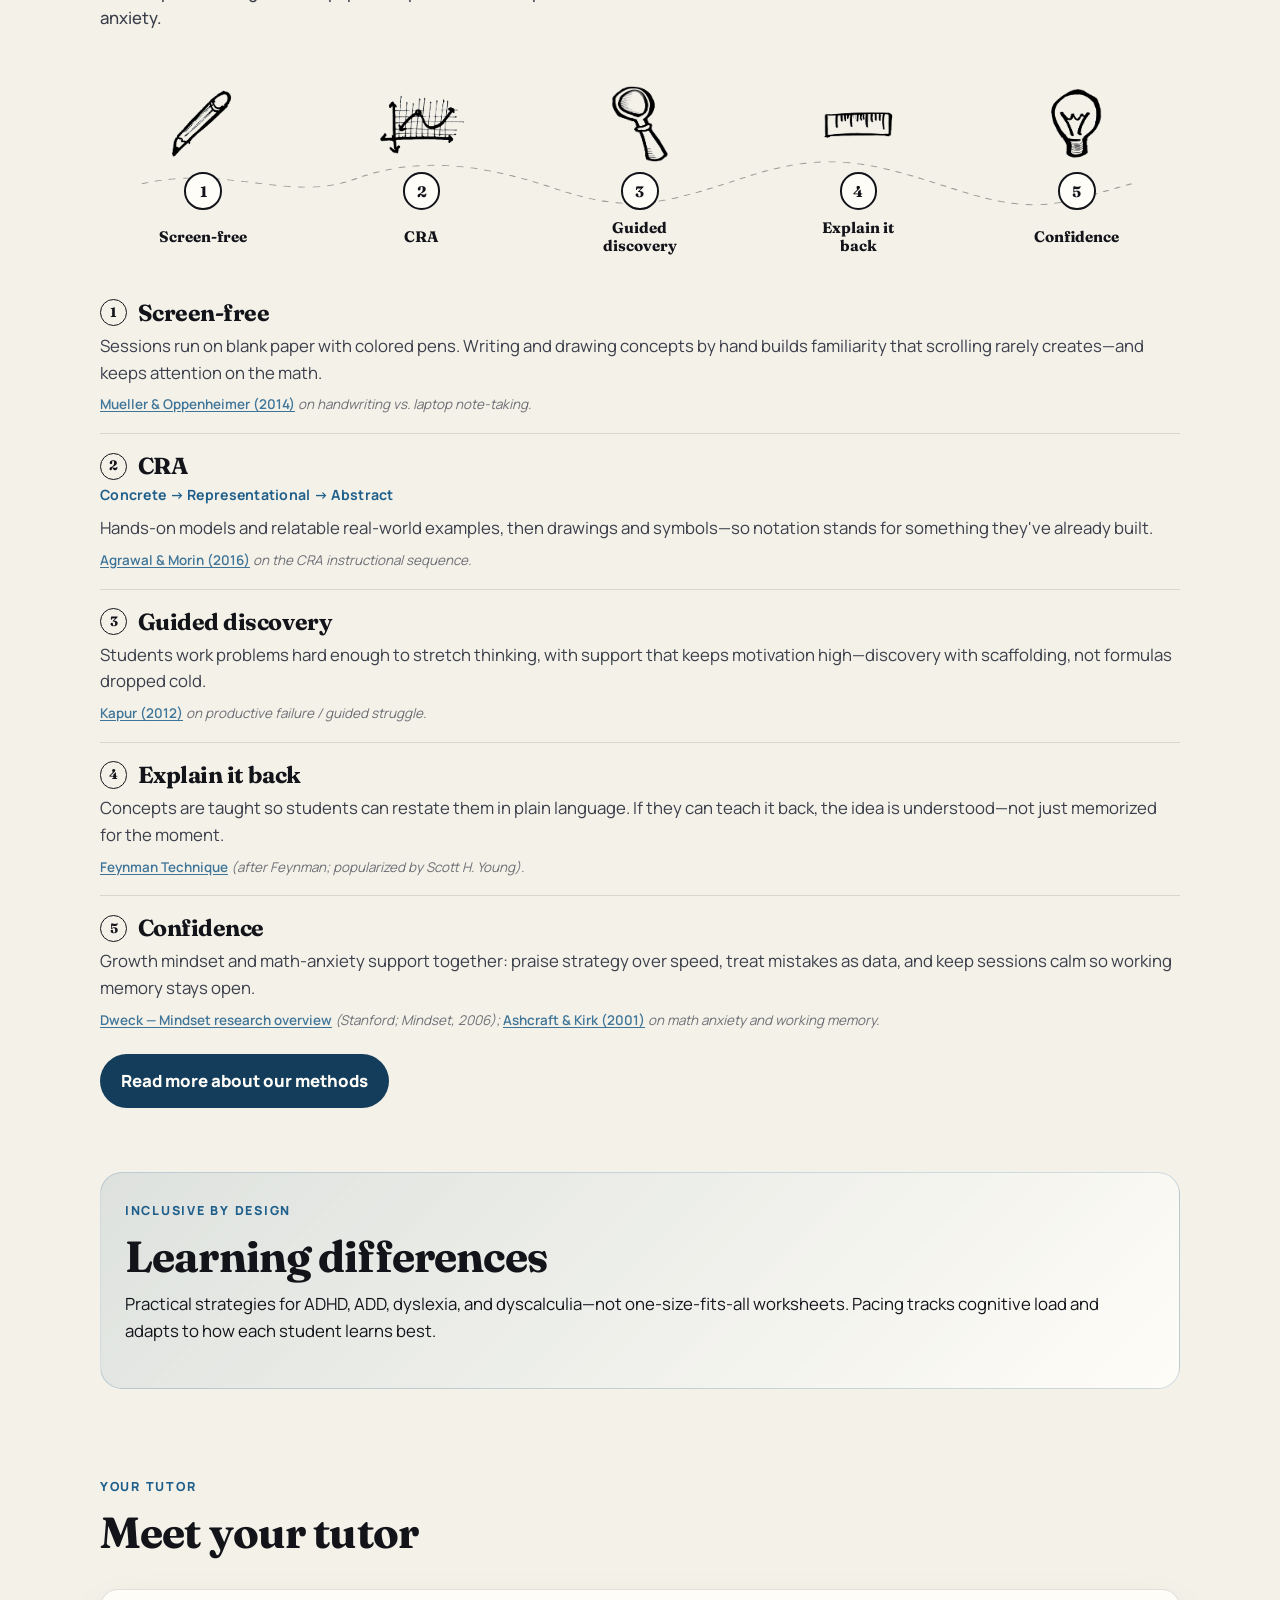
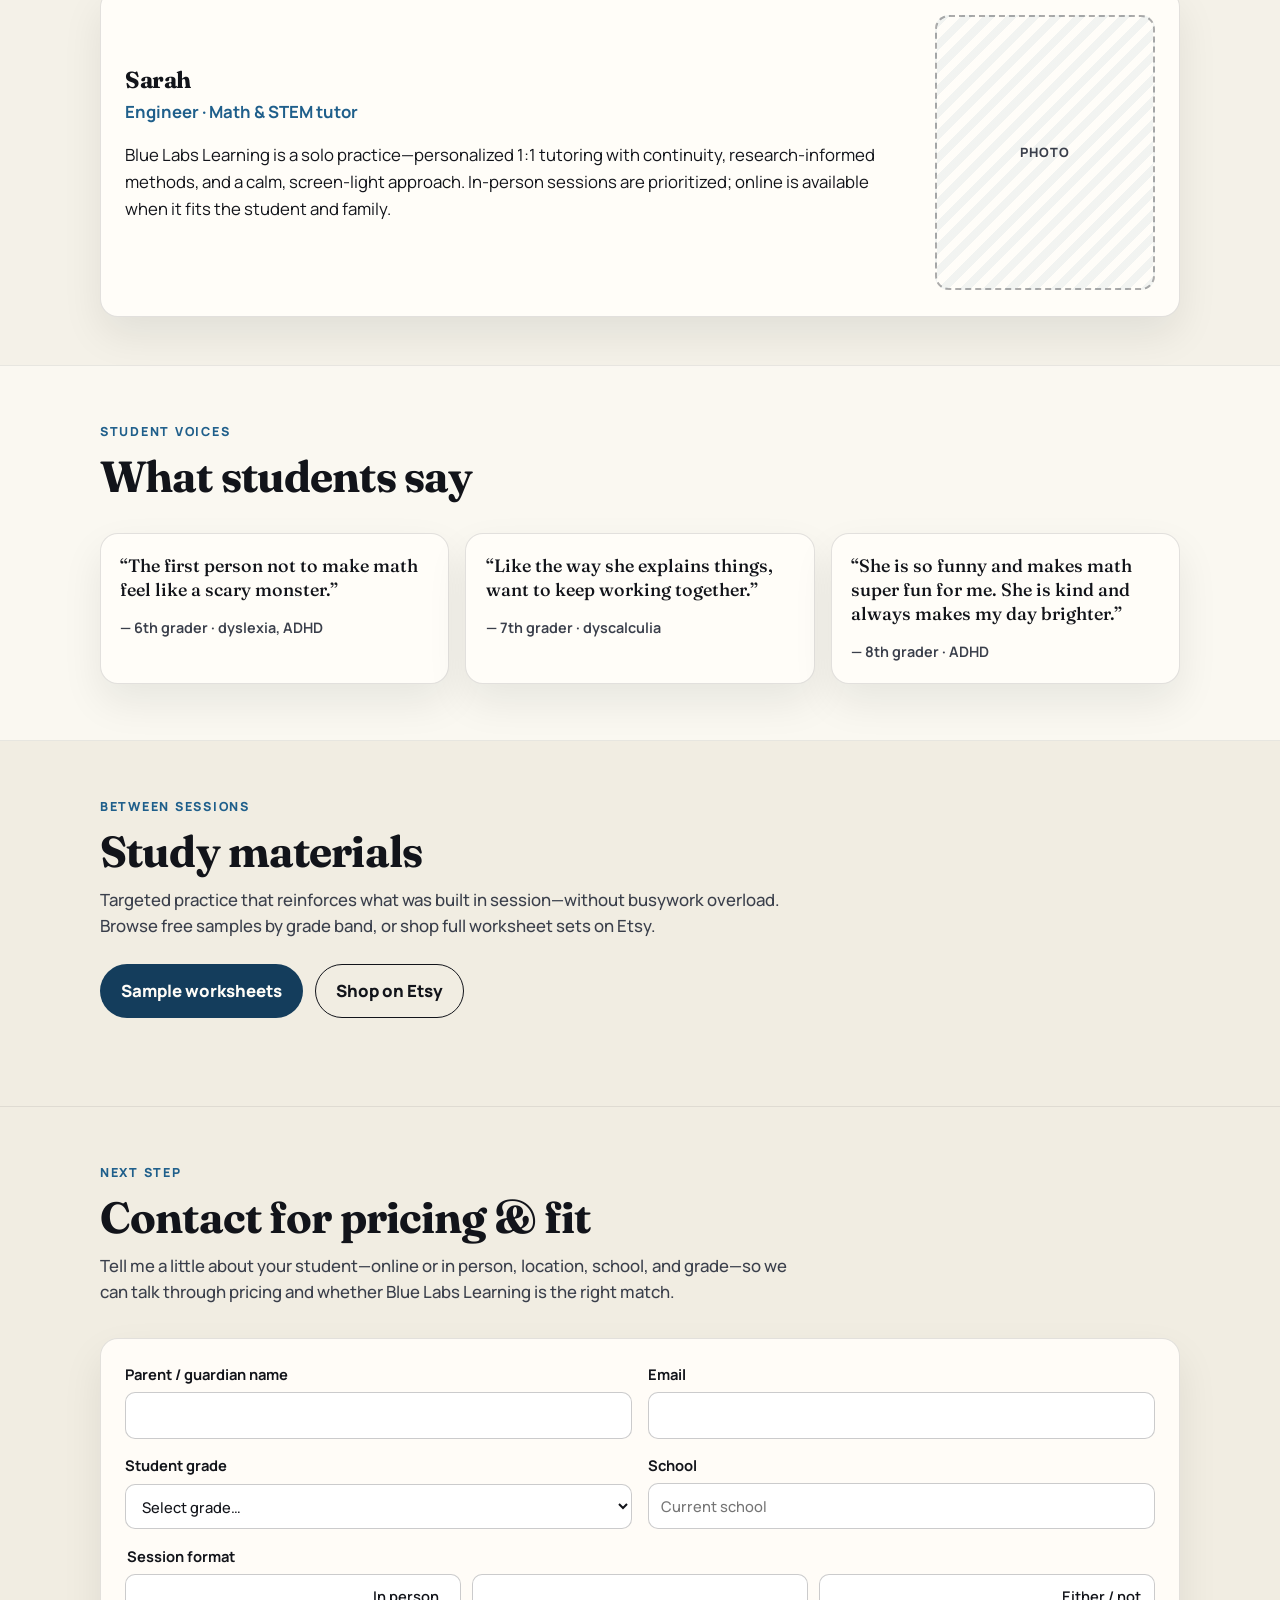
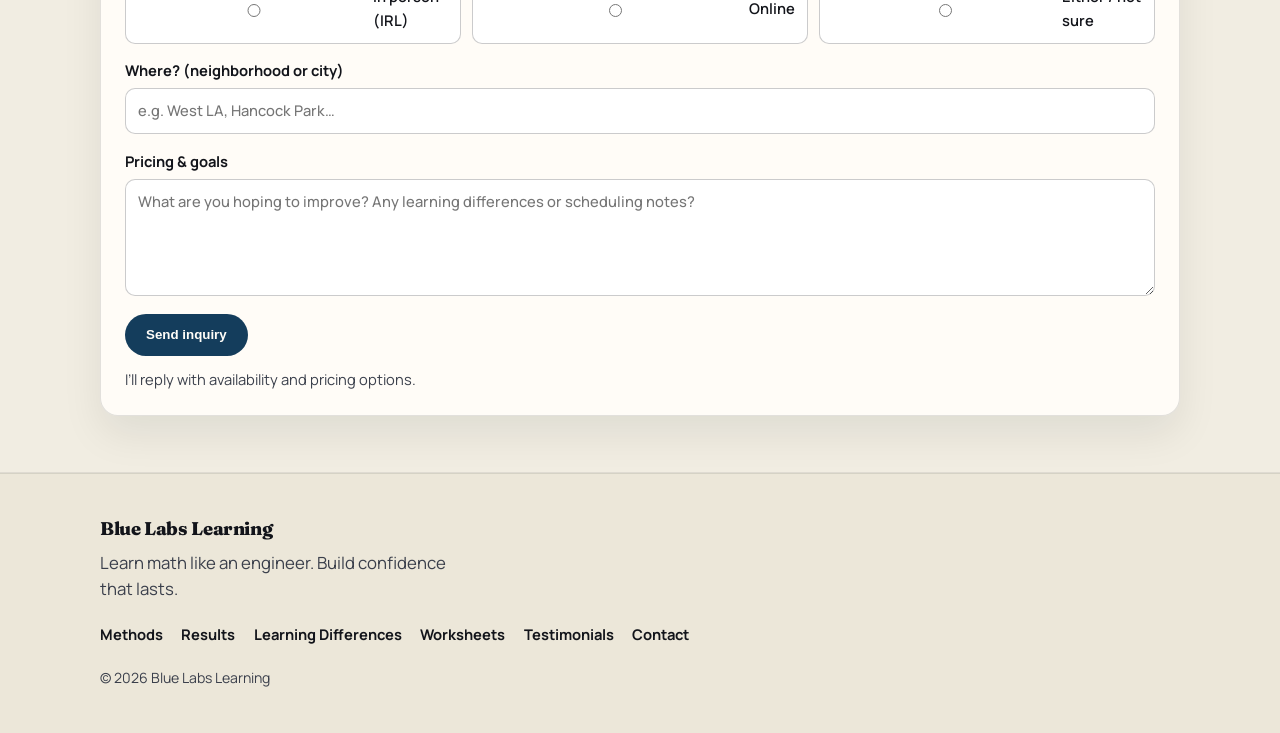
==== commit 10dfc8b7: "Add worksheets page and refresh homepage methods, hero, and materials. Co-authored-by: Cursor <curso" ====
--- a/index.html
+++ b/index.html
@@ -5,7 +5,7 @@
     <meta name="viewport" content="width=device-width, initial-scale=1.0" />
     <meta
       name="description"
-      content="Blue Labs Learning — in-person and online 1:1 math tutoring from an engineer. Helping girls build confidence in math and STEM across Los Angeles."
+      content="Blue Labs Learning — in-person and online 1:1 math tutoring from an engineer. Helping girls build confidence and foundations in math and STEM across Los Angeles."
     />
     <title>Blue Labs Learning | Math &amp; STEM Tutoring</title>
     <link rel="preconnect" href="https://fonts.googleapis.com" />
@@ -28,7 +28,7 @@
             <li><a href="methods.html">Methods</a></li>
             <li><a href="#results">Results</a></li>
             <li><a href="#learning-differences">Learning Differences</a></li>
-            <li><a href="#study-materials">Study Materials</a></li>
+            <li><a href="worksheets.html">Worksheets</a></li>
           </ul>
           <a class="btn btn-ink btn-compact" href="#contact">Contact Form</a>
         </nav>
@@ -41,7 +41,7 @@
         <div class="hero-layout">
           <div class="hero-copy">
             <h1>Learn math like an engineer.</h1>
-            <p class="hero-sub">Helping girls build confidence in Math and STEM</p>
+            <p class="hero-sub">Helping girls build confidence and foundations in math and STEM</p>
             <p class="hero-lead">
               We support upper elementary through high school learners with personalized instruction
               to transform math anxiety into mathematical fluency.
@@ -54,8 +54,8 @@
           <div class="hero-art" aria-hidden="true">
             <img
               class="hero-emblem"
-              src="assets/tutor-student-hero.png"
-              alt=""
+              src="assets/tutor-student-hero-blank-student-bw.png"
+              alt="Tutor at a desk beside a dashed outline silhouette where a student would sit, with a whiteboard showing the Pythagorean theorem."
               width="1376"
               height="768"
             />
@@ -105,6 +105,11 @@
                 <li>Word problems broken into clear steps</li>
                 <li>Hands-on models before symbols</li>
               </ul>
+              <p class="stage-worksheets">
+                <a href="worksheets.html#grades-3-5">Sample worksheets</a>
+                <span class="stage-worksheets-sep" aria-hidden="true">·</span>
+                <a href="https://www.etsy.com/shop/BlueLabsLearning" target="_blank" rel="noopener">Shop on Etsy</a>
+              </p>
             </article>
             <article class="stage-card">
               <p class="stage-meta">Grades 6–8 · Middle School</p>
@@ -115,6 +120,11 @@
                 <li>Ratios and proportions</li>
                 <li>Confidence writing and checking equations</li>
               </ul>
+              <p class="stage-worksheets">
+                <a href="worksheets.html#grades-6-8">Sample worksheets</a>
+                <span class="stage-worksheets-sep" aria-hidden="true">·</span>
+                <a href="https://www.etsy.com/shop/BlueLabsLearning" target="_blank" rel="noopener">Shop on Etsy</a>
+              </p>
             </article>
             <article class="stage-card">
               <p class="stage-meta">Grades 9–12 · High School</p>
@@ -125,6 +135,11 @@
                 <li>Algebra II through Calculus &amp; AP Stats</li>
                 <li>SAT / AP-style practice with clear strategies</li>
               </ul>
+              <p class="stage-worksheets">
+                <a href="worksheets.html#grades-9-12">Sample worksheets</a>
+                <span class="stage-worksheets-sep" aria-hidden="true">·</span>
+                <a href="https://www.etsy.com/shop/BlueLabsLearning" target="_blank" rel="noopener">Shop on Etsy</a>
+              </p>
             </article>
           </div>
         </section>
@@ -132,7 +147,7 @@
         <section id="methods" class="section shell" aria-labelledby="methods-heading">
           <header class="section-head">
             <p class="eyebrow">How we teach</p>
-            <h2 id="methods-heading">The path to fluency</h2>
+            <h2 id="methods-heading">The learning journey</h2>
             <p class="section-lead">
               Five stops, left to right—from paper and pens to the real prize: confidence without math
               anxiety.
@@ -161,28 +176,38 @@
             </svg>
             <ol class="method-path" aria-label="Five method stops">
               <li class="method-path-stop">
-                <span class="method-path-num" aria-hidden="true">1</span>
-                <img class="method-path-icon" src="assets/icon-plus.png" alt="" width="48" height="48" />
+                <span class="method-path-marker">
+                  <img class="method-path-icon" src="assets/Pencil.png" alt="" width="80" height="80" />
+                  <span class="method-path-num" aria-hidden="true">1</span>
+                </span>
                 <span class="method-path-title">Screen-free</span>
               </li>
               <li class="method-path-stop">
-                <span class="method-path-num" aria-hidden="true">2</span>
-                <img class="method-path-icon" src="assets/icon-minus.png" alt="" width="48" height="48" />
+                <span class="method-path-marker">
+                  <img class="method-path-icon" src="assets/Graph.png" alt="" width="80" height="80" />
+                  <span class="method-path-num" aria-hidden="true">2</span>
+                </span>
                 <span class="method-path-title">CRA</span>
               </li>
               <li class="method-path-stop">
-                <span class="method-path-num" aria-hidden="true">3</span>
-                <img class="method-path-icon" src="assets/icon-times.png" alt="" width="48" height="48" />
+                <span class="method-path-marker">
+                  <img class="method-path-icon" src="assets/Glass.png" alt="" width="80" height="80" />
+                  <span class="method-path-num" aria-hidden="true">3</span>
+                </span>
                 <span class="method-path-title">Guided discovery</span>
               </li>
               <li class="method-path-stop">
-                <span class="method-path-num" aria-hidden="true">4</span>
-                <img class="method-path-icon" src="assets/icon-divide.png" alt="" width="48" height="48" />
+                <span class="method-path-marker">
+                  <img class="method-path-icon" src="assets/Ruler.png" alt="" width="80" height="80" />
+                  <span class="method-path-num" aria-hidden="true">4</span>
+                </span>
                 <span class="method-path-title">Explain it back</span>
               </li>
               <li class="method-path-stop">
-                <span class="method-path-num" aria-hidden="true">5</span>
-                <img class="method-path-icon" src="assets/icon-master.png" alt="" width="48" height="48" />
+                <span class="method-path-marker">
+                  <img class="method-path-icon" src="assets/Bulb.png" alt="" width="80" height="80" />
+                  <span class="method-path-num" aria-hidden="true">5</span>
+                </span>
                 <span class="method-path-title">Confidence</span>
               </li>
             </ol>
@@ -195,12 +220,21 @@
                 Sessions run on blank paper with colored pens. Writing and drawing concepts by hand
                 builds familiarity that scrolling rarely creates—and keeps attention on the math.
               </p>
+              <p class="pillar-note">
+                <a href="https://doi.org/10.1177/0956797614524581" target="_blank" rel="noopener">Mueller &amp; Oppenheimer (2014)</a>
+                on handwriting vs. laptop note-taking.
+              </p>
             </li>
             <li>
               <h3><span class="method-detail-num">2</span> CRA</h3>
-              <p>
-                We move from hands-on models to drawings and graphs, then to symbols—so notation
-                stands for something students have already built and seen.
+              <p class="method-detail-acronym">Concrete → Representational → Abstract</p>
+              <p>
+                Hands-on models and relatable real-world examples, then drawings and symbols—so
+                notation stands for something they've already built.
+              </p>
+              <p class="pillar-note">
+                <a href="https://doi.org/10.1177/1053451214560890" target="_blank" rel="noopener">Agrawal &amp; Morin (2016)</a>
+                on the CRA instructional sequence.
               </p>
             </li>
             <li>
@@ -209,6 +243,10 @@
                 Students work problems hard enough to stretch thinking, with support that keeps
                 motivation high—discovery with scaffolding, not formulas dropped cold.
               </p>
+              <p class="pillar-note">
+                <a href="https://doi.org/10.1007/s10648-012-9199-6" target="_blank" rel="noopener">Kapur (2012)</a>
+                on productive failure / guided struggle.
+              </p>
             </li>
             <li>
               <h3><span class="method-detail-num">4</span> Explain it back</h3>
@@ -216,12 +254,22 @@
                 Concepts are taught so students can restate them in plain language. If they can teach
                 it back, the idea is understood—not just memorized for the moment.
               </p>
+              <p class="pillar-note">
+                <a href="https://www.scotthyoung.com/blog/the-feynman-technique-explained/" target="_blank" rel="noopener">Feynman Technique</a>
+                (after Feynman; popularized by Scott H. Young).
+              </p>
             </li>
             <li>
               <h3><span class="method-detail-num">5</span> Confidence</h3>
               <p>
                 Growth mindset and math-anxiety support together: praise strategy over speed, treat
                 mistakes as data, and keep sessions calm so working memory stays open.
+              </p>
+              <p class="pillar-note">
+                <a href="https://www.mindsetworks.com/science/" target="_blank" rel="noopener">Dweck — Mindset research overview</a>
+                (Stanford; <em>Mindset</em>, 2006);
+                <a href="https://doi.org/10.1037/0096-3445.130.2.224" target="_blank" rel="noopener">Ashcraft &amp; Kirk (2001)</a>
+                on math anxiety and working memory.
               </p>
             </li>
           </ol>
@@ -247,7 +295,7 @@
         <section class="section shell tutor" aria-labelledby="tutor-heading">
           <header class="section-head">
             <p class="eyebrow">Your tutor</p>
-            <h2 id="tutor-heading">One engineer. One focused practice.</h2>
+            <h2 id="tutor-heading">Meet your tutor</h2>
           </header>
           <div class="tutor-panel">
             <div class="tutor-copy">
@@ -306,8 +354,18 @@
               <h2 id="materials-heading">Study materials</h2>
               <p class="section-lead">
                 Targeted practice that reinforces what was built in session—without busywork overload.
-                Materials and pacing notes are shared with families as part of ongoing support.
-              </p>
+                Browse free samples by grade band, or shop full worksheet sets on Etsy.
+              </p>
+              <div class="button-row">
+                <a class="btn btn-primary" href="worksheets.html">Sample worksheets</a>
+                <a
+                  class="btn btn-ghost"
+                  href="https://www.etsy.com/shop/BlueLabsLearning"
+                  target="_blank"
+                  rel="noopener"
+                  >Shop on Etsy</a
+                >
+              </div>
             </header>
           </div>
         </section>
@@ -397,7 +455,7 @@
           <a href="methods.html">Methods</a>
           <a href="#results">Results</a>
           <a href="#learning-differences">Learning Differences</a>
-          <a href="#study-materials">Study Materials</a>
+          <a href="worksheets.html">Worksheets</a>
           <a href="#testimonials">Testimonials</a>
           <a href="#contact">Contact</a>
         </nav>
--- a/css/styles.css
+++ b/css/styles.css
@@ -330,6 +330,30 @@
   margin-top: 0.35rem;
 }
 
+.stage-worksheets {
+  margin: 1rem 0 0;
+  padding-top: 0.85rem;
+  border-top: 1px solid rgba(18, 20, 26, 0.1);
+  font-size: 0.88rem;
+  font-weight: 600;
+}
+
+.stage-worksheets a {
+  text-decoration: none;
+  color: var(--blueprint);
+}
+
+.stage-worksheets a:hover {
+  color: var(--blueprint-deep);
+  text-decoration: underline;
+  text-underline-offset: 2px;
+}
+
+.stage-worksheets-sep {
+  margin: 0 0.35rem;
+  color: rgba(18, 20, 26, 0.35);
+}
+
 /* Homepage method path */
 .method-path-wrap {
   position: relative;
@@ -367,8 +391,8 @@
   display: block;
   left: 1%;
   width: 98%;
-  top: 0.2rem;
-  height: 4.6rem;
+  top: 5.85rem;
+  height: 3.2rem;
 }
 
 .method-path-trail-v {
@@ -380,13 +404,20 @@
   z-index: 1;
   display: grid;
   justify-items: center;
-  gap: 0.45rem;
+  gap: 0.55rem;
   text-align: center;
 }
 
+.method-path-marker {
+  display: flex;
+  flex-direction: column;
+  align-items: center;
+  gap: 0.4rem;
+}
+
 .method-path-num {
-  width: 2.1rem;
-  height: 2.1rem;
+  width: 2.35rem;
+  height: 2.35rem;
   border-radius: 50%;
   display: grid;
   place-items: center;
@@ -399,8 +430,8 @@
 }
 
 .method-path-icon {
-  width: 2.75rem;
-  height: 2.75rem;
+  width: 5.25rem;
+  height: 5.25rem;
   object-fit: contain;
 }
 
@@ -451,9 +482,32 @@
 }
 
 .method-detail-list p {
-  margin: 0;
-  color: var(--ink-soft);
-  max-width: 68ch;
+  margin: 0 0 0.55rem;
+  color: var(--ink-soft);
+}
+
+.method-detail-list p:last-child {
+  margin-bottom: 0;
+}
+
+.method-detail-list .method-detail-acronym {
+  margin: -0.15rem 0 0.55rem;
+  font-size: 0.88rem;
+  font-weight: 700;
+  letter-spacing: 0.02em;
+  color: var(--blueprint);
+}
+
+.method-detail-list .pillar-note {
+  margin-top: 0.15rem;
+  font-size: 0.84rem;
+  font-weight: 400;
+  color: rgba(58, 63, 75, 0.72);
+}
+
+.method-detail-list .pillar-note a {
+  font-weight: 600;
+  color: rgba(31, 95, 139, 0.85);
 }
 
 /* Methods page accordion */
@@ -604,6 +658,55 @@
 
 .testimonials-band {
   background: rgba(255, 253, 248, 0.58);
+}
+
+.worksheet-grid {
+  display: grid;
+  gap: 1.25rem;
+  margin-bottom: 2rem;
+}
+
+.worksheet-band {
+  padding: 1.35rem 1.25rem 1.4rem;
+  border-radius: var(--radius);
+  background: rgba(255, 253, 248, 0.9);
+  border: 1px solid rgba(18, 20, 26, 0.12);
+  box-shadow: var(--shadow);
+}
+
+.worksheet-band h2 {
+  font-size: clamp(1.2rem, 2vw, 1.45rem);
+}
+
+.worksheet-links {
+  margin: 0.75rem 0 0;
+  padding-left: 1.1rem;
+  font-weight: 600;
+}
+
+.worksheet-links a {
+  color: var(--blueprint);
+  text-decoration: none;
+}
+
+.worksheet-links a:hover {
+  text-decoration: underline;
+  text-underline-offset: 2px;
+}
+
+.worksheet-shop-note {
+  margin: 0.85rem 0 0;
+  font-size: 0.88rem;
+  font-weight: 600;
+}
+
+.worksheet-shop-note a {
+  color: var(--ink-soft);
+  text-decoration: none;
+}
+
+.worksheet-shop-note a:hover {
+  color: var(--blueprint);
 }
 
 
@@ -763,17 +866,24 @@
 }
 
 .choice-row {
-  display: flex;
-  flex-wrap: wrap;
-  gap: 0.65rem 1rem;
+  display: grid;
+  grid-template-columns: repeat(3, 1fr);
+  gap: 0.65rem;
+  width: 100%;
 }
 
 .choice {
   display: inline-flex !important;
   align-items: center;
+  justify-content: center;
   gap: 0.4rem;
   font-weight: 600 !important;
   grid-template-columns: none !important;
+  width: 100%;
+  padding: 0.65rem 0.75rem;
+  border: 1.5px solid rgba(18, 20, 26, 0.22);
+  border-radius: 10px;
+  background: #fff;
 }
 
 .form-note {
@@ -868,17 +978,17 @@
 
   .method-path-trail-v {
     display: block;
-    left: 0.15rem;
-    top: 0.5rem;
-    bottom: 0.5rem;
+    left: 2.4rem;
+    top: 1.5rem;
+    bottom: 1.5rem;
     width: 2.6rem;
     height: auto;
   }
 
   .method-path-stop {
-    grid-template-columns: 2.1rem 2.75rem 1fr;
+    grid-template-columns: 5.25rem 1fr;
     justify-items: start;
-    align-items: center;
+    align-items: start;
     text-align: left;
     gap: 0.75rem;
   }
@@ -897,6 +1007,10 @@
     grid-template-columns: 1fr;
   }
 
+  .choice-row {
+    grid-template-columns: 1fr;
+  }
+
   .band-grid .photo-placeholder,
   .tutor-panel .photo-placeholder {
     max-width: 220px;
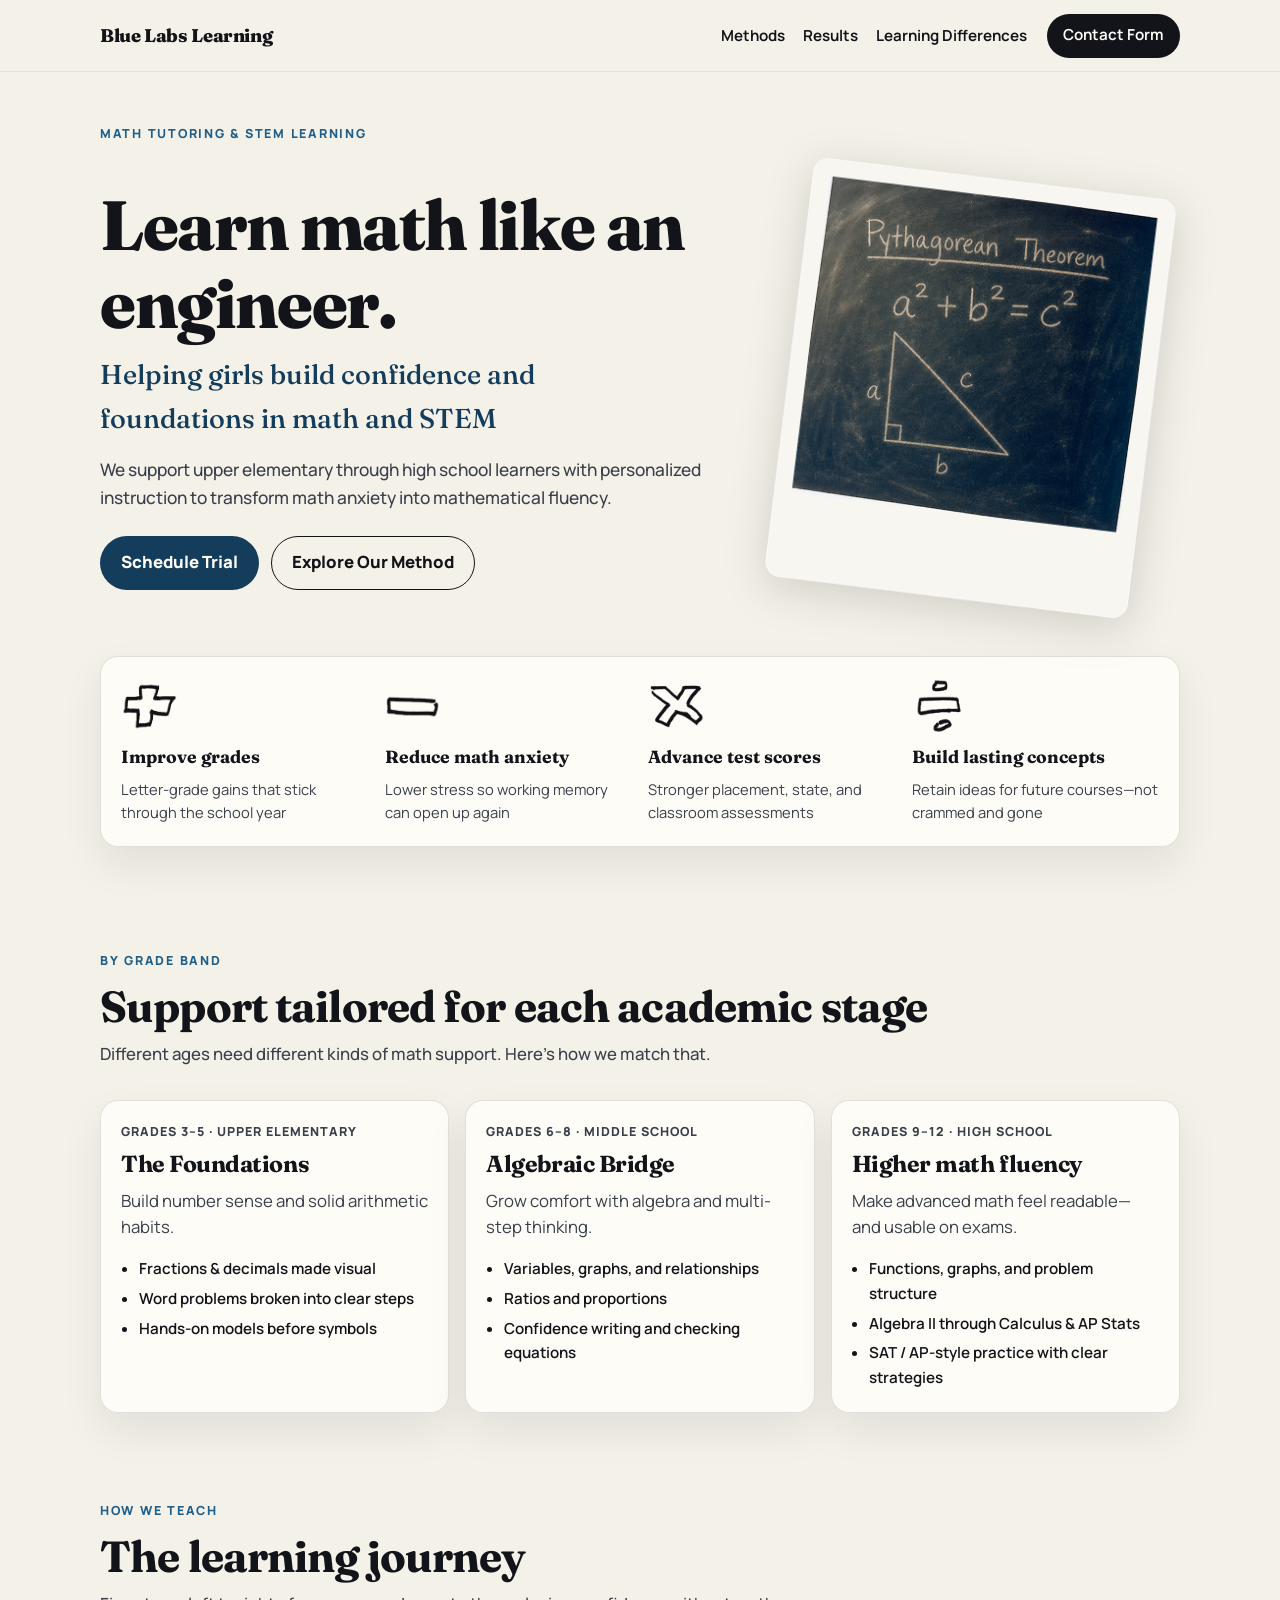
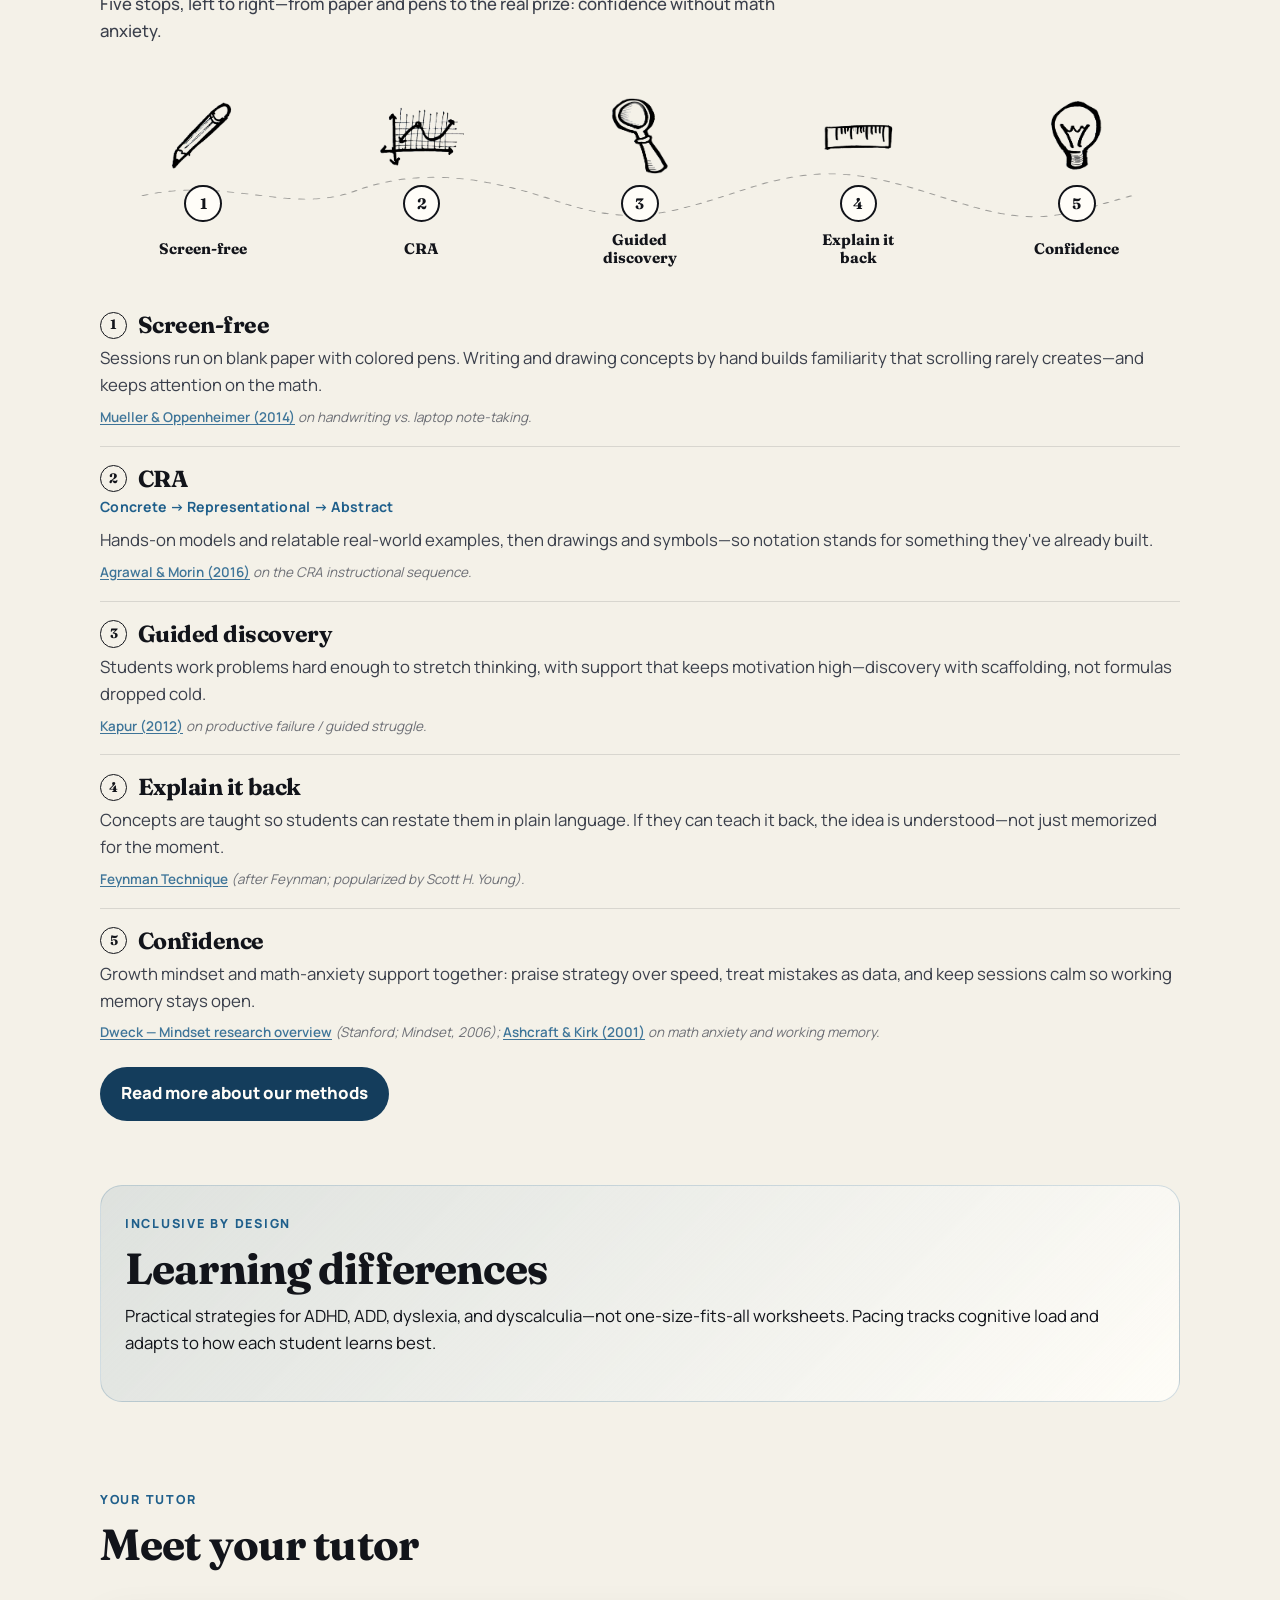
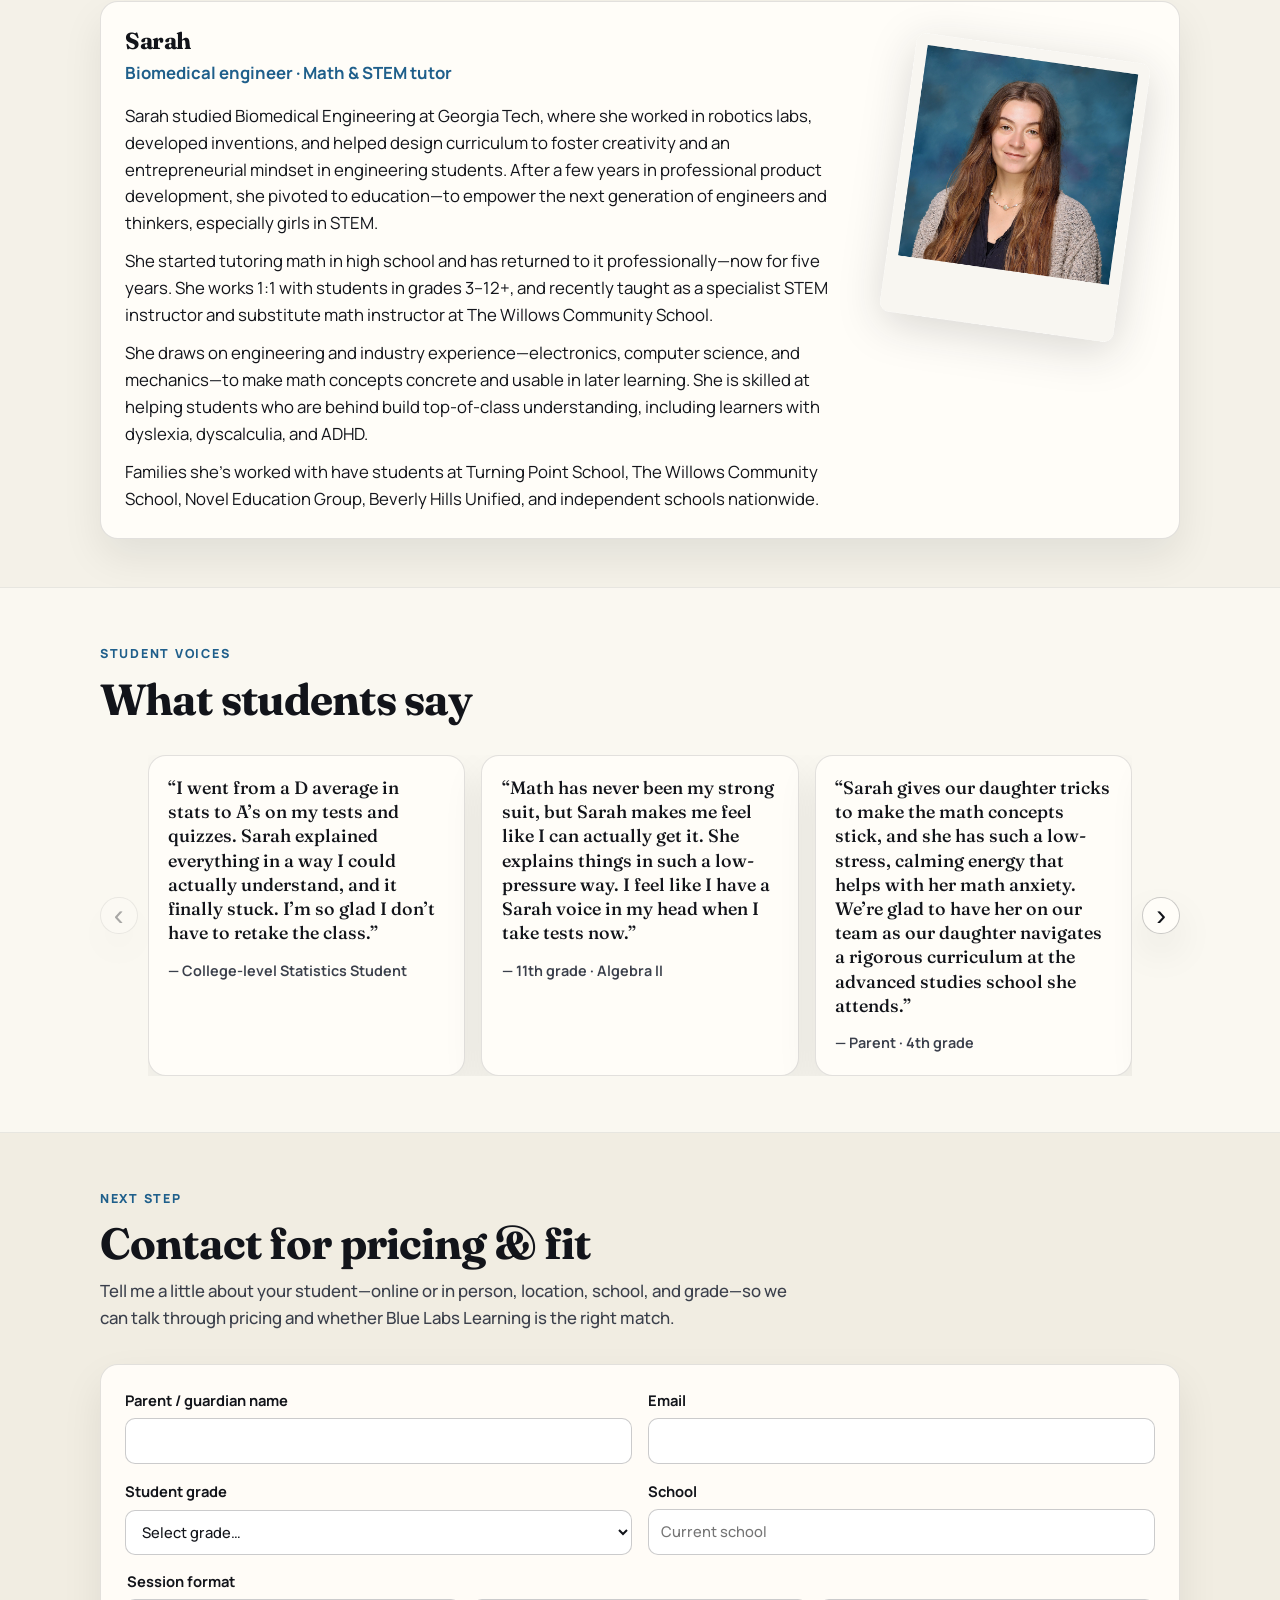
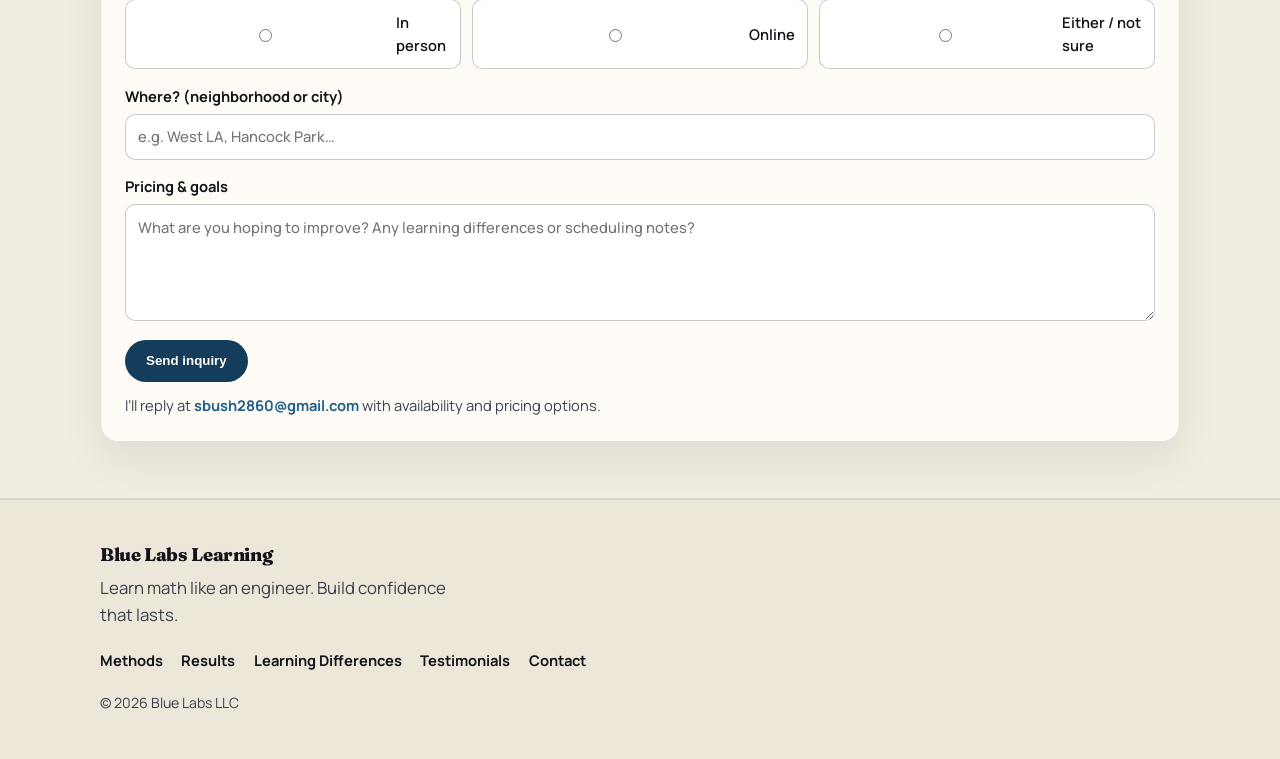
==== commit fd70085b: "Update homepage with tutor polaroid, bio, testimonials, and contact email. Co-authored-by: Cursor <c" ====
--- a/index.html
+++ b/index.html
@@ -28,7 +28,6 @@
             <li><a href="methods.html">Methods</a></li>
             <li><a href="#results">Results</a></li>
             <li><a href="#learning-differences">Learning Differences</a></li>
-            <li><a href="worksheets.html">Worksheets</a></li>
           </ul>
           <a class="btn btn-ink btn-compact" href="#contact">Contact Form</a>
         </nav>
@@ -51,13 +50,13 @@
               <a class="btn btn-ghost" href="methods.html">Explore Our Method</a>
             </div>
           </div>
-          <div class="hero-art" aria-hidden="true">
+          <div class="hero-art">
             <img
-              class="hero-emblem"
-              src="assets/tutor-student-hero-blank-student-bw.png"
-              alt="Tutor at a desk beside a dashed outline silhouette where a student would sit, with a whiteboard showing the Pythagorean theorem."
-              width="1376"
-              height="768"
+              class="hero-polaroid"
+              src="assets/chalkboard-pythagorean-polaroid.png"
+              alt="Polaroid photo of a chalkboard with the Pythagorean theorem written in chalk."
+              width="853"
+              height="952"
             />
           </div>
         </div>
@@ -105,11 +104,6 @@
                 <li>Word problems broken into clear steps</li>
                 <li>Hands-on models before symbols</li>
               </ul>
-              <p class="stage-worksheets">
-                <a href="worksheets.html#grades-3-5">Sample worksheets</a>
-                <span class="stage-worksheets-sep" aria-hidden="true">·</span>
-                <a href="https://www.etsy.com/shop/BlueLabsLearning" target="_blank" rel="noopener">Shop on Etsy</a>
-              </p>
             </article>
             <article class="stage-card">
               <p class="stage-meta">Grades 6–8 · Middle School</p>
@@ -120,11 +114,6 @@
                 <li>Ratios and proportions</li>
                 <li>Confidence writing and checking equations</li>
               </ul>
-              <p class="stage-worksheets">
-                <a href="worksheets.html#grades-6-8">Sample worksheets</a>
-                <span class="stage-worksheets-sep" aria-hidden="true">·</span>
-                <a href="https://www.etsy.com/shop/BlueLabsLearning" target="_blank" rel="noopener">Shop on Etsy</a>
-              </p>
             </article>
             <article class="stage-card">
               <p class="stage-meta">Grades 9–12 · High School</p>
@@ -135,11 +124,6 @@
                 <li>Algebra II through Calculus &amp; AP Stats</li>
                 <li>SAT / AP-style practice with clear strategies</li>
               </ul>
-              <p class="stage-worksheets">
-                <a href="worksheets.html#grades-9-12">Sample worksheets</a>
-                <span class="stage-worksheets-sep" aria-hidden="true">·</span>
-                <a href="https://www.etsy.com/shop/BlueLabsLearning" target="_blank" rel="noopener">Shop on Etsy</a>
-              </p>
             </article>
           </div>
         </section>
@@ -300,16 +284,39 @@
           <div class="tutor-panel">
             <div class="tutor-copy">
               <h3>Sarah</h3>
-              <p class="tutor-role">Engineer · Math &amp; STEM tutor</p>
-              <p>
-                Blue Labs Learning is a solo practice—personalized 1:1 tutoring with continuity,
-                research-informed methods, and a calm, screen-light approach. In-person sessions are
-                prioritized; online is available when it fits the student and family.
+              <p class="tutor-role">Biomedical engineer · Math &amp; STEM tutor</p>
+              <p>
+                Sarah studied Biomedical Engineering at Georgia Tech, where she worked in robotics
+                labs, developed inventions, and helped design curriculum to foster creativity and an
+                entrepreneurial mindset in engineering students. After a few years in professional
+                product development, she pivoted to education—to empower the next generation of
+                engineers and thinkers, especially girls in STEM.
+              </p>
+              <p>
+                She started tutoring math in high school and has returned to it professionally—now
+                for five years. She works 1:1 with students in grades 3–12+, and recently taught as a
+                specialist STEM instructor and substitute math instructor at The Willows Community
+                School.
+              </p>
+              <p>
+                She draws on engineering and industry experience—electronics, computer science, and
+                mechanics—to make math concepts concrete and usable in later learning. She is skilled
+                at helping students who are behind build top-of-class understanding, including
+                learners with dyslexia, dyscalculia, and ADHD.
+              </p>
+              <p>
+                Families she’s worked with have students at Turning Point School, The Willows
+                Community School, Novel Education Group, Beverly Hills Unified, and independent
+                schools nationwide.
               </p>
             </div>
-            <div class="photo-placeholder" role="img" aria-label="Tutor photo placeholder">
-              <span>Photo</span>
-            </div>
+            <img
+              class="tutor-photo"
+              src="assets/sarah-tutor-polaroid.png"
+              alt="Polaroid portrait of Sarah Bush, founder of Blue Labs Learning."
+              width="1054"
+              height="1202"
+            />
           </div>
         </section>
 
@@ -323,50 +330,64 @@
               <p class="eyebrow">Student voices</p>
               <h2 id="testimonials-heading">What students say</h2>
             </header>
-            <div class="quote-grid">
-              <blockquote class="quote-card">
-                <p>“The first person not to make math feel like a scary monster.”</p>
-                <footer>— 6th grader · dyslexia, ADHD</footer>
-              </blockquote>
-              <blockquote class="quote-card">
-                <p>“Like the way she explains things, want to keep working together.”</p>
-                <footer>— 7th grader · dyscalculia</footer>
-              </blockquote>
-              <blockquote class="quote-card">
-                <p>
-                  “She is so funny and makes math super fun for me. She is kind and always makes my day
-                  brighter.”
-                </p>
-                <footer>— 8th grader · ADHD</footer>
-              </blockquote>
+            <div class="quote-carousel">
+              <button class="quote-nav quote-nav-prev" type="button" aria-label="Previous testimonials">
+                <span aria-hidden="true">‹</span>
+              </button>
+              <div class="quote-viewport">
+                <div class="quote-track">
+                  <blockquote class="quote-card">
+                    <p>
+                      “I went from a D average in stats to A’s on my tests and quizzes. Sarah
+                      explained everything in a way I could actually understand, and it finally
+                      stuck. I’m so glad I don’t have to retake the class.”
+                    </p>
+                    <footer>— College-level Statistics Student</footer>
+                  </blockquote>
+                  <blockquote class="quote-card">
+                    <p>
+                      “Math has never been my strong suit, but Sarah makes me feel like I can actually
+                      get it. She explains things in such a low-pressure way. I feel like I have a
+                      Sarah voice in my head when I take tests now.”
+                    </p>
+                    <footer>— 11th grade · Algebra II</footer>
+                  </blockquote>
+                  <blockquote class="quote-card">
+                    <p>
+                      “Sarah gives our daughter tricks to make the math concepts stick, and she has
+                      such a low-stress, calming energy that helps with her math anxiety. We’re glad
+                      to have her on our team as our daughter navigates a rigorous curriculum at the
+                      advanced studies school she attends.”
+                    </p>
+                    <footer>— Parent · 4th grade</footer>
+                  </blockquote>
+                  <blockquote class="quote-card">
+                    <p>
+                      “Sarah has been my tutor for three years now, and she was the first person to
+                      make math not feel like a scary monster.”
+                    </p>
+                    <footer>— 7th grader · dyslexia, ADHD</footer>
+                  </blockquote>
+                  <blockquote class="quote-card">
+                    <p>
+                      “I like the way she explains things, she’s fun and I want to keep working
+                      together.”
+                    </p>
+                    <footer>— 7th grader · dyscalculia</footer>
+                  </blockquote>
+                  <blockquote class="quote-card">
+                    <p>
+                      “She is so funny and makes math super fun for me. She is kind and always makes my day
+                      brighter.”
+                    </p>
+                    <footer>— 8th grader · ADHD</footer>
+                  </blockquote>
+                </div>
+              </div>
+              <button class="quote-nav quote-nav-next" type="button" aria-label="Next testimonials">
+                <span aria-hidden="true">›</span>
+              </button>
             </div>
-          </div>
-        </section>
-
-        <section
-          id="study-materials"
-          class="section full-band materials-band"
-          aria-labelledby="materials-heading"
-        >
-          <div class="shell">
-            <header class="section-head">
-              <p class="eyebrow">Between sessions</p>
-              <h2 id="materials-heading">Study materials</h2>
-              <p class="section-lead">
-                Targeted practice that reinforces what was built in session—without busywork overload.
-                Browse free samples by grade band, or shop full worksheet sets on Etsy.
-              </p>
-              <div class="button-row">
-                <a class="btn btn-primary" href="worksheets.html">Sample worksheets</a>
-                <a
-                  class="btn btn-ghost"
-                  href="https://www.etsy.com/shop/BlueLabsLearning"
-                  target="_blank"
-                  rel="noopener"
-                  >Shop on Etsy</a
-                >
-              </div>
-            </header>
           </div>
         </section>
 
@@ -415,7 +436,7 @@
                   <legend>Session format</legend>
                   <div class="choice-row">
                     <label class="choice"
-                      ><input type="radio" name="format" value="irl" required /> In person (IRL)</label
+                      ><input type="radio" name="format" value="in-person" required /> In person</label
                     >
                     <label class="choice"
                       ><input type="radio" name="format" value="online" /> Online</label
@@ -439,7 +460,11 @@
                 </label>
               </div>
               <button class="btn btn-primary" type="submit">Send inquiry</button>
-              <p class="form-note">I’ll reply with availability and pricing options.</p>
+              <p class="form-note">
+                I’ll reply at
+                <a href="mailto:sbush2860@gmail.com">sbush2860@gmail.com</a>
+                with availability and pricing options.
+              </p>
             </form>
           </div>
         </section>
@@ -455,11 +480,10 @@
           <a href="methods.html">Methods</a>
           <a href="#results">Results</a>
           <a href="#learning-differences">Learning Differences</a>
-          <a href="worksheets.html">Worksheets</a>
           <a href="#testimonials">Testimonials</a>
           <a href="#contact">Contact</a>
         </nav>
-        <p class="copyright">© <span data-year></span> Blue Labs Learning</p>
+        <p class="copyright">© <span data-year></span> Blue Labs LLC</p>
       </div>
     </footer>
 
--- a/css/styles.css
+++ b/css/styles.css
@@ -245,6 +245,13 @@
   filter: grayscale(1);
 }
 
+.hero-polaroid {
+  width: min(100%, 420px);
+  height: auto;
+  display: block;
+  filter: drop-shadow(0 10px 22px rgba(18, 20, 26, 0.16));
+}
+
 /* Validation */
 .validation {
   padding: 0.35rem 0 2rem;
@@ -741,9 +748,9 @@
 /* Tutor — copy left, photo right */
 .tutor-panel {
   display: grid;
-  grid-template-columns: 1fr 220px;
-  gap: 1.5rem;
-  align-items: center;
+  grid-template-columns: 1fr minmax(220px, 280px);
+  gap: 1.75rem;
+  align-items: start;
   padding: 1.6rem 1.5rem;
   border-radius: var(--radius);
   background: var(--white);
@@ -751,6 +758,13 @@
   box-shadow: var(--shadow);
   max-width: none;
   width: 100%;
+}
+
+.tutor-photo {
+  width: 100%;
+  height: auto;
+  display: block;
+  filter: drop-shadow(0 10px 22px rgba(18, 20, 26, 0.16));
 }
 
 .photo-placeholder {
@@ -780,12 +794,29 @@
   color: var(--blueprint);
 }
 
+.tutor-copy p:not(.tutor-role) {
+  margin: 0.7rem 0 0;
+}
+
 /* Testimonials */
-.quote-grid {
-  display: grid;
-  grid-template-columns: repeat(3, 1fr);
+.quote-carousel {
+  display: grid;
+  grid-template-columns: auto 1fr auto;
+  gap: 0.65rem;
+  align-items: center;
+  width: 100%;
+}
+
+.quote-viewport {
+  overflow: hidden;
+  min-width: 0;
+  container-type: inline-size;
+}
+
+.quote-track {
+  display: flex;
   gap: 1rem;
-  width: 100%;
+  transition: transform 0.4s ease;
 }
 
 .quote-card {
@@ -795,6 +826,8 @@
   background: var(--white);
   border: 1px solid rgba(18, 20, 26, 0.12);
   box-shadow: var(--shadow);
+  flex: 0 0 calc((100cqi - 2rem) / 3);
+  min-width: 0;
 }
 
 .quote-card p {
@@ -809,6 +842,32 @@
   color: var(--ink-soft);
   font-size: 0.9rem;
   font-weight: 650;
+}
+
+.quote-nav {
+  width: 2.35rem;
+  height: 2.35rem;
+  border-radius: 999px;
+  border: 1.5px solid rgba(18, 20, 26, 0.22);
+  background: var(--white);
+  color: var(--ink);
+  font-size: 1.85rem;
+  line-height: 1;
+  display: grid;
+  place-items: center;
+  cursor: pointer;
+  padding: 0 0 0.15rem;
+  box-shadow: var(--shadow);
+}
+
+.quote-nav:hover:not(:disabled) {
+  border-color: var(--blueprint);
+  color: var(--blueprint);
+}
+
+.quote-nav:disabled {
+  opacity: 0.35;
+  cursor: default;
 }
 
 /* Contact — full shell width after study materials */
@@ -890,6 +949,17 @@
   margin: 0.75rem 0 0;
   color: var(--ink-soft);
   font-size: 0.92rem;
+}
+
+.form-note a {
+  color: var(--blueprint);
+  font-weight: 700;
+  text-decoration: none;
+}
+
+.form-note a:hover {
+  text-decoration: underline;
+  text-underline-offset: 2px;
 }
 
 /* Footer */
@@ -1000,20 +1070,24 @@
   .hero-layout,
   .stage-grid,
   .pillar-grid,
-  .quote-grid,
   .form-grid,
   .band-grid,
   .tutor-panel {
     grid-template-columns: 1fr;
   }
 
+  .quote-card {
+    flex-basis: 100cqi;
+  }
+
   .choice-row {
     grid-template-columns: 1fr;
   }
 
   .band-grid .photo-placeholder,
-  .tutor-panel .photo-placeholder {
-    max-width: 220px;
+  .tutor-panel .photo-placeholder,
+  .tutor-panel .tutor-photo {
+    max-width: 280px;
     justify-self: start;
   }
 }
@@ -1023,7 +1097,7 @@
     scroll-behavior: auto;
   }
 
-  .btn:hover {
-    transform: none;
-  }
-}
+  .quote-track {
+    transition: none;
+  }
+}
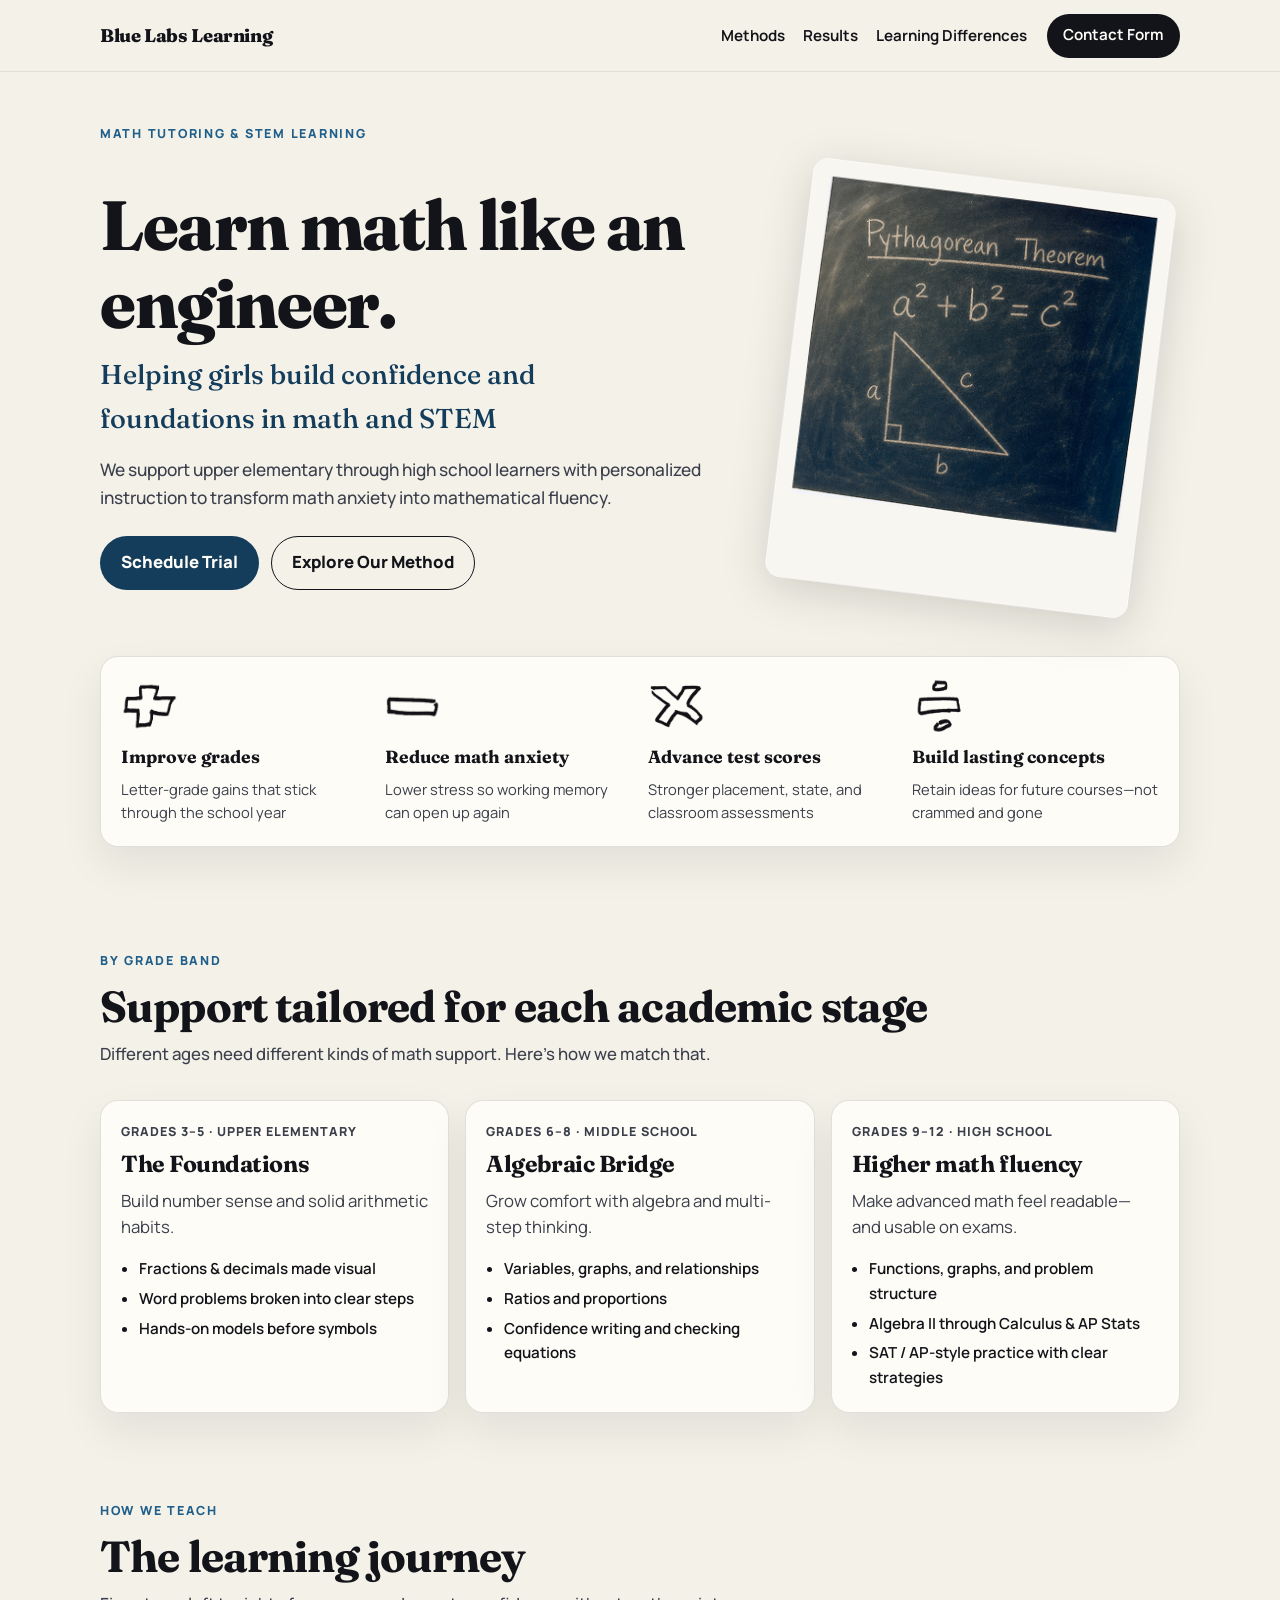
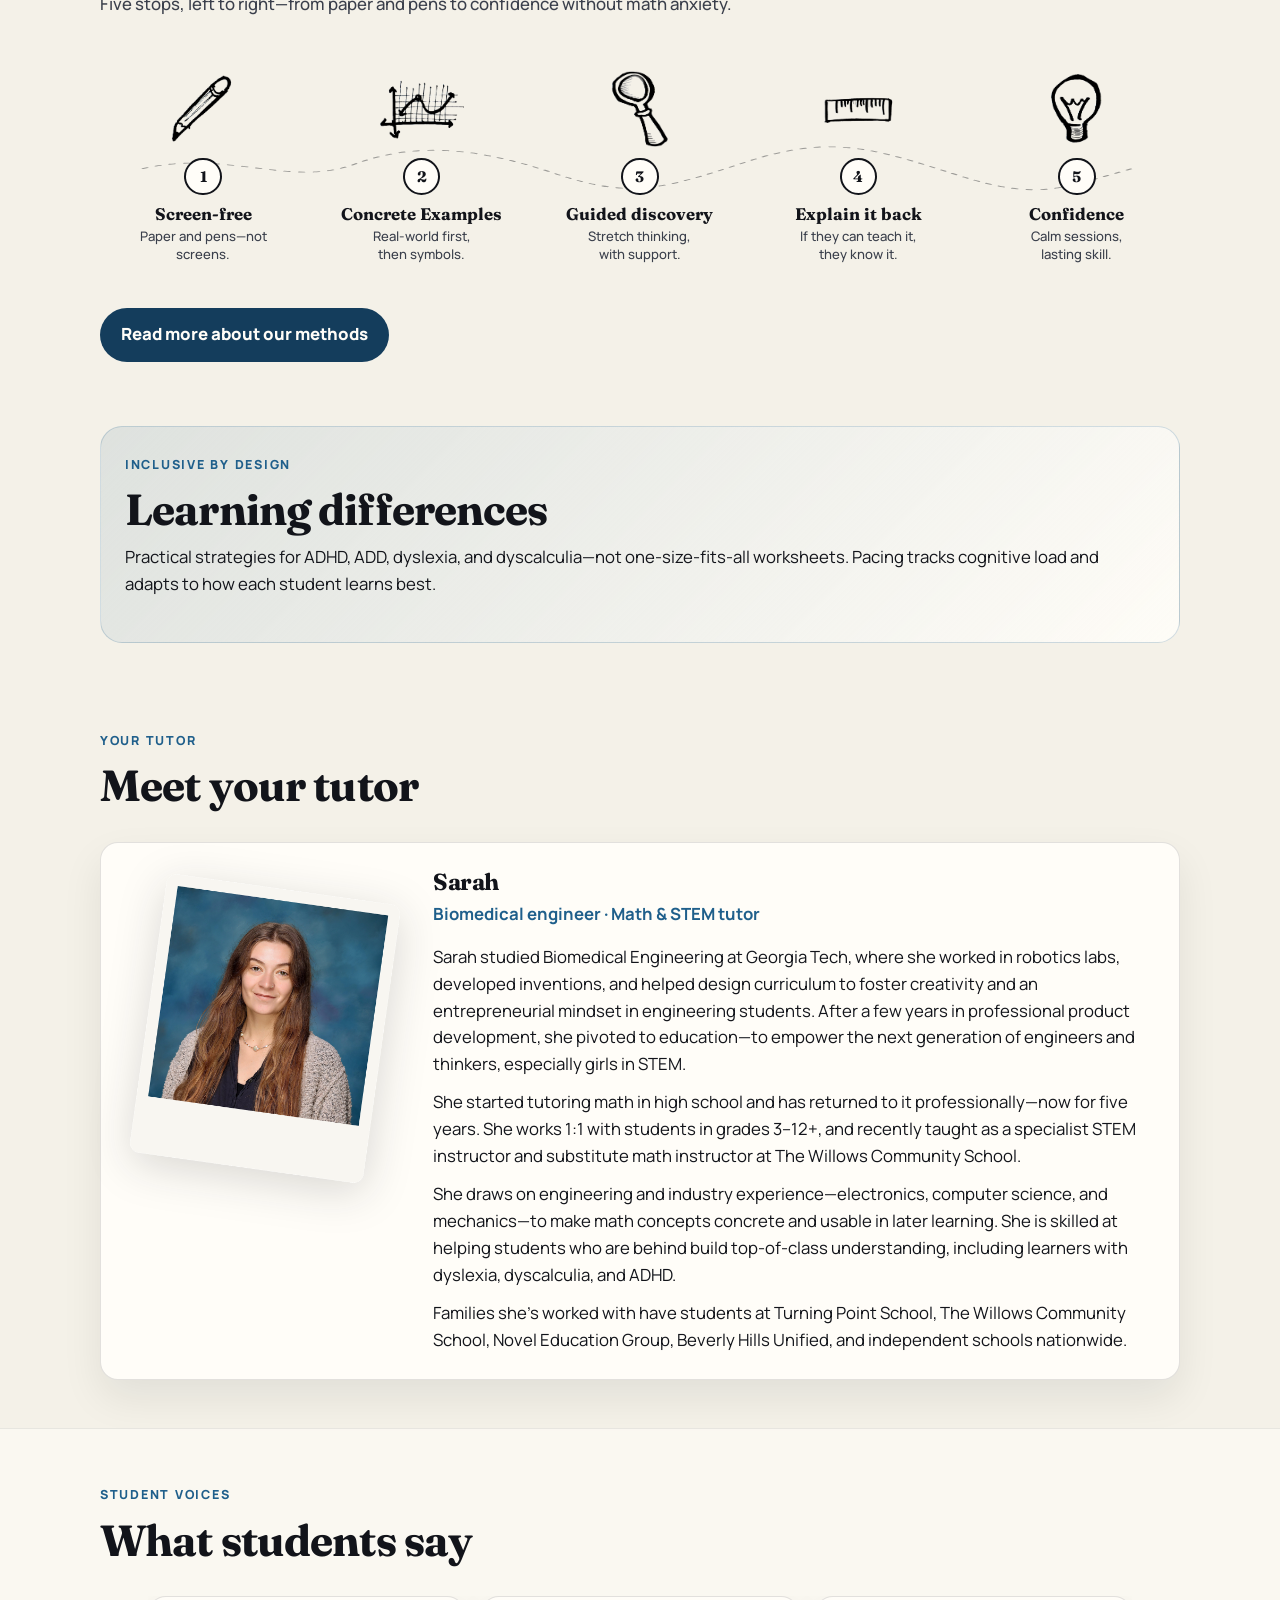
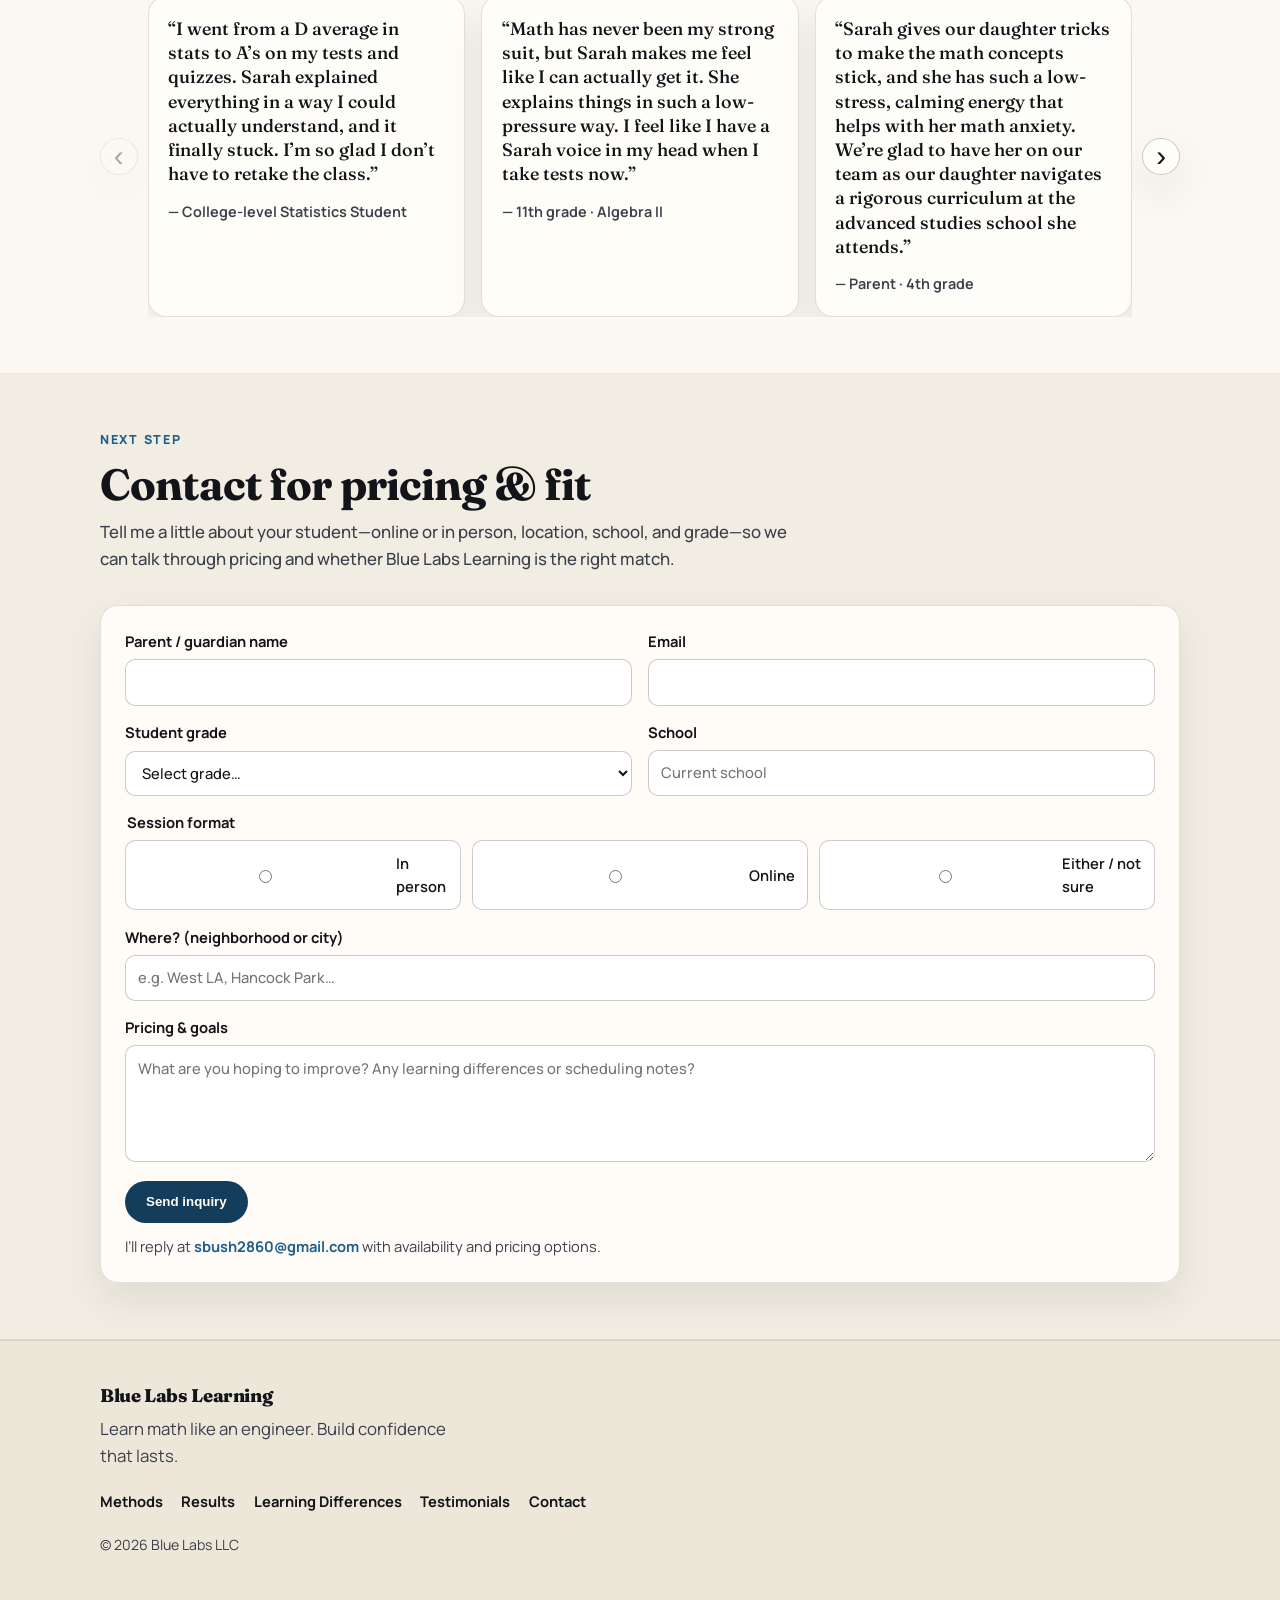
==== commit db38df6a: "Make homepage methods a glanceable path and move the write-up to Methods. Parents can scan five stop" ====
--- a/index.html
+++ b/index.html
@@ -133,8 +133,7 @@
             <p class="eyebrow">How we teach</p>
             <h2 id="methods-heading">The learning journey</h2>
             <p class="section-lead">
-              Five stops, left to right—from paper and pens to the real prize: confidence without math
-              anxiety.
+              Five stops, left to right—from paper and pens to confidence without math anxiety.
             </p>
           </header>
 
@@ -164,99 +163,53 @@
                   <img class="method-path-icon" src="assets/Pencil.png" alt="" width="80" height="80" />
                   <span class="method-path-num" aria-hidden="true">1</span>
                 </span>
-                <span class="method-path-title">Screen-free</span>
+                <span class="method-path-copy">
+                  <span class="method-path-title">Screen-free</span>
+                  <span class="method-path-blurb">Paper and pens—not screens.</span>
+                </span>
               </li>
               <li class="method-path-stop">
                 <span class="method-path-marker">
                   <img class="method-path-icon" src="assets/Graph.png" alt="" width="80" height="80" />
                   <span class="method-path-num" aria-hidden="true">2</span>
                 </span>
-                <span class="method-path-title">CRA</span>
+                <span class="method-path-copy">
+                  <span class="method-path-title">Concrete Examples</span>
+                  <span class="method-path-blurb">Real-world first, then symbols.</span>
+                </span>
               </li>
               <li class="method-path-stop">
                 <span class="method-path-marker">
                   <img class="method-path-icon" src="assets/Glass.png" alt="" width="80" height="80" />
                   <span class="method-path-num" aria-hidden="true">3</span>
                 </span>
-                <span class="method-path-title">Guided discovery</span>
+                <span class="method-path-copy">
+                  <span class="method-path-title">Guided discovery</span>
+                  <span class="method-path-blurb">Stretch thinking, with support.</span>
+                </span>
               </li>
               <li class="method-path-stop">
                 <span class="method-path-marker">
                   <img class="method-path-icon" src="assets/Ruler.png" alt="" width="80" height="80" />
                   <span class="method-path-num" aria-hidden="true">4</span>
                 </span>
-                <span class="method-path-title">Explain it back</span>
+                <span class="method-path-copy">
+                  <span class="method-path-title">Explain it back</span>
+                  <span class="method-path-blurb">If they can teach it, they know it.</span>
+                </span>
               </li>
               <li class="method-path-stop">
                 <span class="method-path-marker">
                   <img class="method-path-icon" src="assets/Bulb.png" alt="" width="80" height="80" />
                   <span class="method-path-num" aria-hidden="true">5</span>
                 </span>
-                <span class="method-path-title">Confidence</span>
+                <span class="method-path-copy">
+                  <span class="method-path-title">Confidence</span>
+                  <span class="method-path-blurb">Calm sessions, lasting skill.</span>
+                </span>
               </li>
             </ol>
           </div>
-
-          <ol class="method-detail-list">
-            <li>
-              <h3><span class="method-detail-num">1</span> Screen-free</h3>
-              <p>
-                Sessions run on blank paper with colored pens. Writing and drawing concepts by hand
-                builds familiarity that scrolling rarely creates—and keeps attention on the math.
-              </p>
-              <p class="pillar-note">
-                <a href="https://doi.org/10.1177/0956797614524581" target="_blank" rel="noopener">Mueller &amp; Oppenheimer (2014)</a>
-                on handwriting vs. laptop note-taking.
-              </p>
-            </li>
-            <li>
-              <h3><span class="method-detail-num">2</span> CRA</h3>
-              <p class="method-detail-acronym">Concrete → Representational → Abstract</p>
-              <p>
-                Hands-on models and relatable real-world examples, then drawings and symbols—so
-                notation stands for something they've already built.
-              </p>
-              <p class="pillar-note">
-                <a href="https://doi.org/10.1177/1053451214560890" target="_blank" rel="noopener">Agrawal &amp; Morin (2016)</a>
-                on the CRA instructional sequence.
-              </p>
-            </li>
-            <li>
-              <h3><span class="method-detail-num">3</span> Guided discovery</h3>
-              <p>
-                Students work problems hard enough to stretch thinking, with support that keeps
-                motivation high—discovery with scaffolding, not formulas dropped cold.
-              </p>
-              <p class="pillar-note">
-                <a href="https://doi.org/10.1007/s10648-012-9199-6" target="_blank" rel="noopener">Kapur (2012)</a>
-                on productive failure / guided struggle.
-              </p>
-            </li>
-            <li>
-              <h3><span class="method-detail-num">4</span> Explain it back</h3>
-              <p>
-                Concepts are taught so students can restate them in plain language. If they can teach
-                it back, the idea is understood—not just memorized for the moment.
-              </p>
-              <p class="pillar-note">
-                <a href="https://www.scotthyoung.com/blog/the-feynman-technique-explained/" target="_blank" rel="noopener">Feynman Technique</a>
-                (after Feynman; popularized by Scott H. Young).
-              </p>
-            </li>
-            <li>
-              <h3><span class="method-detail-num">5</span> Confidence</h3>
-              <p>
-                Growth mindset and math-anxiety support together: praise strategy over speed, treat
-                mistakes as data, and keep sessions calm so working memory stays open.
-              </p>
-              <p class="pillar-note">
-                <a href="https://www.mindsetworks.com/science/" target="_blank" rel="noopener">Dweck — Mindset research overview</a>
-                (Stanford; <em>Mindset</em>, 2006);
-                <a href="https://doi.org/10.1037/0096-3445.130.2.224" target="_blank" rel="noopener">Ashcraft &amp; Kirk (2001)</a>
-                on math anxiety and working memory.
-              </p>
-            </li>
-          </ol>
 
           <div class="button-row">
             <a class="btn btn-primary" href="methods.html">Read more about our methods</a>
@@ -282,6 +235,13 @@
             <h2 id="tutor-heading">Meet your tutor</h2>
           </header>
           <div class="tutor-panel">
+            <img
+              class="tutor-photo"
+              src="assets/sarah-tutor-polaroid.png"
+              alt="Polaroid portrait of Sarah Bush, founder of Blue Labs Learning."
+              width="1054"
+              height="1202"
+            />
             <div class="tutor-copy">
               <h3>Sarah</h3>
               <p class="tutor-role">Biomedical engineer · Math &amp; STEM tutor</p>
@@ -310,13 +270,6 @@
                 schools nationwide.
               </p>
             </div>
-            <img
-              class="tutor-photo"
-              src="assets/sarah-tutor-polaroid.png"
-              alt="Polaroid portrait of Sarah Bush, founder of Blue Labs Learning."
-              width="1054"
-              height="1202"
-            />
           </div>
         </section>
 
--- a/css/styles.css
+++ b/css/styles.css
@@ -442,12 +442,27 @@
   object-fit: contain;
 }
 
+.method-path-copy {
+  display: flex;
+  flex-direction: column;
+  align-items: center;
+  gap: 0.25rem;
+}
+
 .method-path-title {
   font-family: var(--font-display);
-  font-size: 0.95rem;
+  font-size: 1.05rem;
   font-weight: 700;
   line-height: 1.2;
-  max-width: 9ch;
+  max-width: 14ch;
+}
+
+.method-path-blurb {
+  font-size: 0.82rem;
+  font-weight: 500;
+  line-height: 1.35;
+  color: var(--ink-soft);
+  max-width: 16ch;
 }
 
 .method-detail-list {
@@ -515,6 +530,19 @@
 .method-detail-list .pillar-note a {
   font-weight: 600;
   color: rgba(31, 95, 139, 0.85);
+}
+
+.method-research-heading {
+  font-family: var(--font-display);
+  font-size: clamp(1.35rem, 2.4vw, 1.75rem);
+  font-weight: 700;
+  margin: 2.5rem 0 0.45rem;
+}
+
+.method-research-lead {
+  margin: 0 0 1.25rem;
+  max-width: 40rem;
+  color: var(--ink-soft);
 }
 
 /* Methods page accordion */
@@ -745,10 +773,10 @@
   width: 100%;
 }
 
-/* Tutor — copy left, photo right */
+/* Tutor — photo left, copy right */
 .tutor-panel {
   display: grid;
-  grid-template-columns: 1fr minmax(220px, 280px);
+  grid-template-columns: minmax(220px, 280px) 1fr;
   gap: 1.75rem;
   align-items: start;
   padding: 1.6rem 1.5rem;
@@ -1063,7 +1091,12 @@
     gap: 0.75rem;
   }
 
-  .method-path-title {
+  .method-path-copy {
+    align-items: start;
+  }
+
+  .method-path-title,
+  .method-path-blurb {
     max-width: none;
   }
 
@@ -1076,6 +1109,16 @@
     grid-template-columns: 1fr;
   }
 
+  .hero-layout {
+    display: flex;
+    flex-direction: column;
+    gap: 1.25rem;
+  }
+
+  .hero-art {
+    order: -1;
+  }
+
   .quote-card {
     flex-basis: 100cqi;
   }
